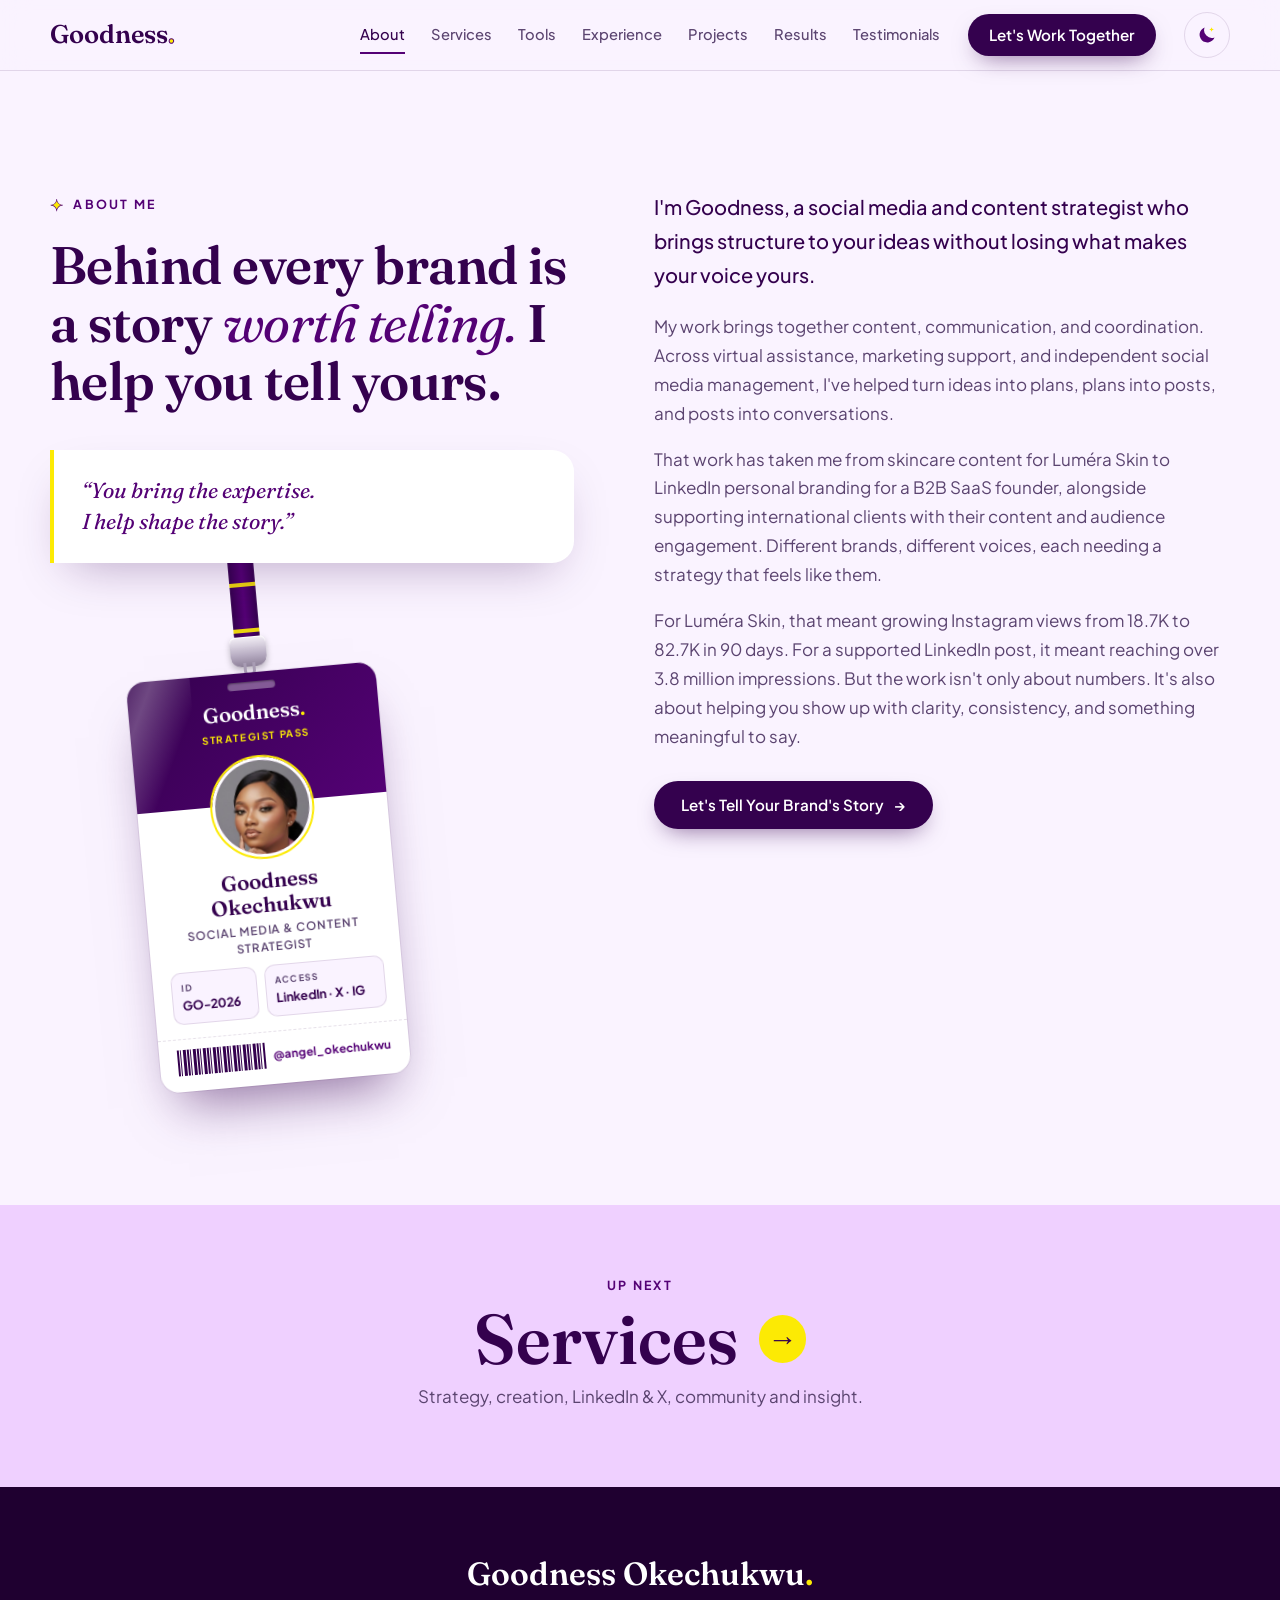
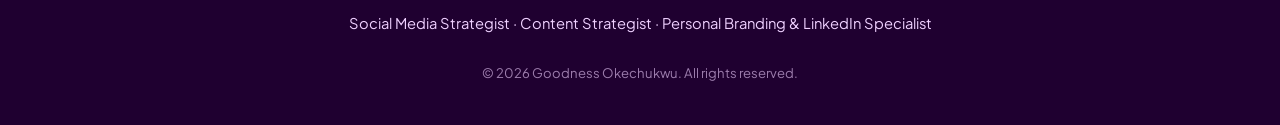
==== about.html @ 06f5100e "Split the site into separate pages Each menu item now opens its own page. The home page keeps the he" ====
<!doctype html>
<html lang="en">
<head>
  <meta charset="utf-8">
  <meta name="viewport" content="width=device-width, initial-scale=1">
  <title>About | Goodness Okechukwu</title>
  <meta name="description" content="Meet Goodness Okechukwu: a social media and content strategist who brings structure to ideas without losing the voice that makes them yours.">
  <meta name="theme-color" content="#34014e">

  <meta property="og:type" content="website">
  <meta property="og:title" content="About | Goodness Okechukwu">
  <meta property="og:description" content="Your story. A clear strategy. A stronger online presence.">
  <meta property="og:image" content="https://goodnessokechukwu.github.io/assets/og-image.jpg">
  <meta property="og:url" content="https://goodnessokechukwu.github.io/about.html">
  <link rel="canonical" href="https://goodnessokechukwu.github.io/about.html">
  <meta name="twitter:card" content="summary_large_image">
  <meta name="twitter:site" content="@angel_okechukwu">

  <link rel="icon" href="assets/favicon.svg" type="image/svg+xml">
  <link rel="preconnect" href="https://fonts.googleapis.com">
  <link rel="preconnect" href="https://fonts.gstatic.com" crossorigin>
  <link href="https://fonts.googleapis.com/css2?family=Fraunces:ital,opsz,wght@0,9..144,400;0,9..144,600;1,9..144,400;1,9..144,600&family=Plus+Jakarta+Sans:wght@400;500;600;700&display=swap" rel="stylesheet">
  <link rel="stylesheet" href="styles.css">
  <script>
    (function () {
      var d = document.documentElement, t;
      d.classList.add('js');
      try { t = localStorage.getItem('theme'); } catch (e) {}
      if (t !== 'light' && t !== 'dark') t = matchMedia('(prefers-color-scheme: dark)').matches ? 'dark' : 'light';
      d.setAttribute('data-theme', t);
    })();
  </script>
</head>
<body id="top" class="page-sub">
  <a class="skip-link" href="#main">Skip to content</a>

  <!-- ============ NAV ============ -->
  <header class="nav nav--solid" id="nav">
    <div class="container nav__inner">
      <a href="index.html" class="logo" aria-label="Goodness Okechukwu, home">Goodness<span>.</span></a>

      <nav class="nav__links" id="navLinks" aria-label="Main">
        <a href="about.html" class="is-active" aria-current="page">About</a>
        <a href="services.html">Services</a>
        <a href="tools.html">Tools</a>
        <a href="experience.html">Experience</a>
        <a href="projects.html">Projects</a>
        <a href="results.html">Results</a>
        <a href="testimonials.html">Testimonials</a>
        <a href="contact.html" class="btn btn--primary nav__cta-mobile">Let's Work Together</a>
      </nav>

      <a href="contact.html" class="btn btn--primary nav__cta">Let's Work Together</a>

      <button class="theme-toggle" id="themeToggle" type="button" aria-label="Switch to dark mode" aria-pressed="false">
        <svg class="theme-toggle__sun" viewBox="0 0 24 24" aria-hidden="true"><circle cx="12" cy="12" r="4.2"/><path d="M12 2.5v2.2M12 19.3v2.2M4.6 4.6l1.6 1.6M17.8 17.8l1.6 1.6M2.5 12h2.2M19.3 12h2.2M4.6 19.4l1.6-1.6M17.8 6.2l1.6-1.6"/></svg>
        <svg class="theme-toggle__moon" viewBox="0 0 24 24" aria-hidden="true"><path d="M20.2 14.6A8.4 8.4 0 0 1 9.4 3.8a8.4 8.4 0 1 0 10.8 10.8Z"/><path class="theme-toggle__twinkle" d="M17 3.5l.7 1.8 1.8.7-1.8.7-.7 1.8-.7-1.8-1.8-.7 1.8-.7Z"/></svg>
      </button>

      <button class="nav__toggle" id="navToggle" aria-label="Open menu" aria-expanded="false" aria-controls="navLinks">
        <span></span><span></span>
      </button>
    </div>
  </header>

  <main id="main">

    <!-- ============ ABOUT ============ -->
    <section class="section about" id="about">
      <div class="container about__grid">
        <div class="about__head">
          <p class="eyebrow reveal">About Me</p>
          <h1 class="h2 reveal">Behind every brand is a story <em>worth telling.</em> I help you tell yours.</h1>
          <blockquote class="about__pull reveal">
            “You bring the expertise.<br>I help shape the story.”
          </blockquote>
          <!-- Dangling ID card (drag it!) -->
          <div class="lanyard" id="lanyard">
            <div class="lanyard__drop">
            <div class="lanyard__swing" id="lanyardSwing">
              <span class="lanyard__strap" aria-hidden="true"></span>
              <span class="lanyard__clip" aria-hidden="true"></span>
              <div class="idcard" id="idcard" role="button" tabindex="0" aria-pressed="false" aria-label="ID card for Goodness Okechukwu, Social Media and Content Strategist. Press to flip and see services.">
                <div class="idcard__flipper">
                <div class="idcard__face idcard__face--front">
                <span class="idcard__slot" aria-hidden="true"></span>
                <div class="idcard__head">
                  <span class="idcard__brand">Goodness<span>.</span></span>
                  <span class="idcard__pass">Strategist pass</span>
                </div>
                <div class="idcard__body">
                  <div class="idcard__photo"><img src="assets/portrait.jpg" alt="" width="731" height="1280"></div>
                  <p class="idcard__name">Goodness Okechukwu</p>
                  <p class="idcard__role">Social Media &amp; Content Strategist</p>
                  <dl class="idcard__meta">
                    <div><dt>ID</dt><dd>GO-2026</dd></div>
                    <div><dt>Access</dt><dd>LinkedIn · X · IG</dd></div>
                  </dl>
                </div>
                <div class="idcard__foot">
                  <span class="idcard__barcode" aria-hidden="true"></span>
                  <span class="idcard__handle">@angel_okechukwu</span>
                </div>
                <span class="idcard__shine" aria-hidden="true"></span>
                </div>
                <div class="idcard__face idcard__face--back">
                  <span class="idcard__slot" aria-hidden="true"></span>
                  <div class="idcard__back-head">
                    <span class="idcard__brand">Goodness<span>.</span></span>
                    <span class="idcard__pass">Services</span>
                  </div>
                  <ol class="idcard__services">
                    <li><b>01</b><span><strong>Strategy</strong>Social media strategy · Content planning · Audience growth</span></li>
                    <li><b>02</b><span><strong>Creation</strong>Copywriting · Short-form video · AI-assisted content</span></li>
                    <li><b>03</b><span><strong>LinkedIn &amp; X</strong>Personal branding · Account management</span></li>
                    <li><b>04</b><span><strong>Community &amp; Insight</strong>Engagement · Analytics &amp; reporting</span></li>
                  </ol>
                  <a class="idcard__cta" href="contact.html">Let's work together →</a>
                </div>
                </div>
              </div>
            </div>
          </div>
          </div>
        </div>
        <div class="about__body">
          <p class="lead reveal">I'm Goodness, a social media and content strategist who brings structure to your ideas without losing what makes your voice yours.</p>
          <p class="reveal">My work brings together content, communication, and coordination. Across virtual assistance, marketing support, and independent social media management, I've helped turn ideas into plans, plans into posts, and posts into conversations.</p>
          <p class="reveal">That work has taken me from skincare content for Luméra Skin to LinkedIn personal branding for a B2B SaaS founder, alongside supporting international clients with their content and audience engagement. Different brands, different voices, each needing a strategy that feels like them.</p>
          <p class="reveal">For Luméra Skin, that meant growing Instagram views from 18.7K to 82.7K in 90 days. For a supported LinkedIn post, it meant reaching over 3.8 million impressions. But the work isn't only about numbers. It's also about helping you show up with clarity, consistency, and something meaningful to say.</p>
          <a href="contact.html" class="btn btn--primary reveal">Let's Tell Your Brand's Story <span aria-hidden="true">→</span></a>
        </div>
      </div>
    </section>

    <!-- ============ NEXT PAGE ============ -->
    <nav class="next-page" aria-label="Next page">
      <div class="container">
        <a class="next-page__link" href="services.html">
          <span class="next-page__eyebrow">Up next</span>
          <span class="next-page__title">Services <span class="next-page__arrow" aria-hidden="true">→</span></span>
          <span class="next-page__teaser">Strategy, creation, LinkedIn & X, community and insight.</span>
        </a>
      </div>
    </nav>
  </main>

  <!-- ============ FOOTER ============ -->
  <footer class="footer">
    <div class="container footer__inner">
      <a href="index.html" class="logo logo--light">Goodness Okechukwu<span>.</span></a>
      <p>Social Media Strategist · Content Strategist · Personal Branding &amp; LinkedIn Specialist</p>
      <p class="footer__copy">© <span id="year">2026</span> Goodness Okechukwu. All rights reserved.</p>
    </div>
  </footer>

  <a href="#top" class="to-top" id="toTop" aria-label="Back to top">↑</a>

  <script src="script.js" defer></script>
</body>
</html>
---- styles.css ----
/* =========================================================
   Goodness Okechukwu: Portfolio
   Brand palette: Deep Royal Purple #34014e (primary),
   Rich Purple #540175, Soft Lavender #efd0ff, Signature Yellow #fcea04
   ========================================================= */

:root {
  --royal: #34014e;
  --rich: #540175;
  --lavender: #efd0ff;
  --yellow: #fcea04;

  --royal-950: #1f0030;
  --lavender-50: #faf3ff;
  --lavender-100: #f5e6ff;
  --ink: #23003a;
  --ink-soft: #5b4470;
  --line: rgba(52, 1, 78, 0.12);
  --white: #ffffff;

  --font-display: "Fraunces", Georgia, serif;
  --font-body: "Plus Jakarta Sans", system-ui, -apple-system, sans-serif;

  --radius: 22px;
  --radius-sm: 12px;
  --shadow: 0 20px 50px -20px rgba(52, 1, 78, 0.35);
  --container: 1180px;
  --ease: cubic-bezier(.2, .7, .2, 1);
}

/* ---------- Base ---------- */
*, *::before, *::after { box-sizing: border-box; }
html { scroll-behavior: smooth; scroll-padding-top: 84px; overflow-x: clip; }
body {
  margin: 0;
  font-family: var(--font-body);
  font-size: 1.0625rem;
  line-height: 1.7;
  color: var(--ink);
  background: var(--lavender-50);
  -webkit-font-smoothing: antialiased;
  overflow-x: hidden;
}
img { max-width: 100%; display: block; }
a { color: inherit; text-decoration: none; }
h1, h2, h3 { font-family: var(--font-display); font-weight: 600; line-height: 1.1; margin: 0; letter-spacing: -0.01em; }
p { margin: 0 0 1em; }
em { font-style: italic; font-weight: 400; }
::selection { background: var(--yellow); color: var(--royal); }
:focus-visible { outline: 3px solid var(--yellow); outline-offset: 3px; border-radius: 6px; }

.container { width: min(100% - 32px, var(--container)); margin-inline: auto; }
.sr-only { position: absolute; width: 1px; height: 1px; overflow: hidden; clip: rect(0 0 0 0); white-space: nowrap; }
.skip-link { position: absolute; left: 16px; top: -60px; z-index: 100; background: var(--yellow); color: var(--royal); padding: 10px 16px; border-radius: 10px; font-weight: 600; }
.skip-link:focus { top: 12px; }

/* ---------- Type helpers ---------- */
.eyebrow {
  display: inline-flex; align-items: center; gap: 10px;
  font-size: .78rem; font-weight: 700; letter-spacing: .18em; text-transform: uppercase;
  color: var(--rich); margin-bottom: 18px;
}
.eyebrow::before { content: "✦"; color: var(--yellow); -webkit-text-stroke: .6px var(--rich); font-size: 1rem; letter-spacing: 0; }
.eyebrow--light { color: var(--lavender); }
.eyebrow--light::before { -webkit-text-stroke: 0; }
.h2 { font-size: clamp(2rem, 4.4vw, 3.3rem); color: var(--royal); }
.h2 em { color: var(--rich); }
.h2 + p { margin-top: 20px; }
.section--dark .h2, .section--dark .h2 em { color: var(--white); }
.section--dark .h2 em { color: var(--yellow); }
.lead { font-size: 1.25rem; color: var(--royal); font-weight: 500; }
.muted { color: var(--ink-soft); }

/* ---------- Buttons ---------- */
.btn {
  display: inline-flex; align-items: center; justify-content: center; gap: 10px;
  padding: 15px 26px; border-radius: 999px;
  font: 600 .95rem/1 var(--font-body);
  border: 1.5px solid transparent; cursor: pointer;
  transition: transform .25s var(--ease), background .25s, color .25s, box-shadow .25s;
}
.btn:hover { transform: translateY(-2px); }
.btn span { transition: transform .25s var(--ease); }
.btn:hover span { transform: translateX(4px); }
.btn--primary { background: var(--royal); color: var(--white); box-shadow: 0 10px 24px -10px rgba(52,1,78,.6); }
.btn--primary:hover { background: var(--rich); }
.btn--ghost { border-color: var(--royal); color: var(--royal); }
.btn--ghost:hover { background: var(--royal); color: var(--white); }
.btn--yellow { background: var(--yellow); color: var(--royal); }
.btn--yellow:hover { background: #fff27a; box-shadow: 0 10px 30px -10px rgba(252,234,4,.6); }
.btn--block { width: 100%; padding-block: 18px; font-size: 1rem; }

/* ---------- Nav ---------- */
.nav {
  position: fixed; inset: 0 0 auto; z-index: 50;
  padding-block: 18px;
  transition: background .3s, padding .3s, box-shadow .3s;
}
.nav.is-scrolled {
  background: rgba(250, 243, 255, .86);
  backdrop-filter: blur(14px); -webkit-backdrop-filter: blur(14px);
  padding-block: 12px;
  box-shadow: 0 1px 0 var(--line);
}
.nav__inner { display: flex; align-items: center; gap: 28px; }
.logo { font-family: var(--font-display); font-size: 1.6rem; font-weight: 600; color: var(--royal); }
.logo span { color: var(--yellow); -webkit-text-stroke: 1px var(--rich); }
.logo--light { color: var(--white); }
.logo--light span { -webkit-text-stroke: 0; }
.nav__links { display: flex; gap: 26px; margin-left: auto; }
.nav__links a:not(.btn) { font-size: .92rem; font-weight: 500; color: var(--ink-soft); position: relative; padding-block: 4px; }
.nav__links a:not(.btn)::after {
  content: ""; position: absolute; left: 0; right: 0; bottom: -2px; height: 2px;
  background: var(--rich); transform: scaleX(0); transform-origin: left; transition: transform .3s var(--ease);
}
.nav__links a:not(.btn):hover, .nav__links a.is-active { color: var(--royal); }
.nav__links a:not(.btn):hover::after, .nav__links a.is-active::after { transform: scaleX(1); }
.nav__cta { padding: 12px 20px; }
.nav__cta-mobile { display: none; }
.nav__toggle { display: none; }

/* ---------- Hero ---------- */
.hero { position: relative; padding: 150px 0 90px; overflow: hidden; }
.hero__glow {
  position: absolute; inset: -20% -10% auto auto; width: 70vw; height: 70vw; max-width: 900px; max-height: 900px;
  background: radial-gradient(circle, var(--lavender) 0%, rgba(239,208,255,0) 65%);
  pointer-events: none;
}
.hero__grid { position: relative; display: grid; grid-template-columns: 1.1fr .9fr; gap: 60px; align-items: center; }
.hero__title { font-size: clamp(3.2rem, 8vw, 6.4rem); color: var(--royal); line-height: .98; margin-bottom: 26px; }
.hero__title em { color: var(--rich); }
.hero__sub { font-family: var(--font-display); font-size: clamp(1.3rem, 2.2vw, 1.65rem); color: var(--royal); line-height: 1.35; }
.hero__body { color: var(--ink-soft); max-width: 520px; }
.hero__body strong { color: var(--royal); }
.hero__actions { display: flex; flex-wrap: wrap; gap: 14px; margin-top: 30px; }

.hero__visual { position: relative; justify-self: center; width: min(100%, 420px); }
.portrait {
  position: relative; aspect-ratio: 4 / 5.2;
  border-radius: 999px 999px 28px 28px; overflow: hidden;
  background: var(--lavender);
  box-shadow: var(--shadow);
  outline: 1.5px solid var(--rich); outline-offset: 12px;
}
.portrait img { width: 100%; height: 100%; object-fit: cover; object-position: 50% 18%; transition: transform 1.2s var(--ease); }
.hero__visual:hover .portrait img { transform: scale(1.04); }
.portrait__caption { text-align: center; margin-top: 28px; font-family: var(--font-display); color: var(--rich); }

.sparkle { position: absolute; color: var(--yellow); -webkit-text-stroke: 1px var(--rich); animation: twinkle 3.5s ease-in-out infinite; }
.sparkle--1 { font-size: 2.6rem; top: -6px; right: 4px; }
.sparkle--2 { font-size: 1.6rem; bottom: 90px; left: -22px; animation-delay: 1.2s; }
@keyframes twinkle { 0%,100% { transform: scale(1) rotate(0); } 50% { transform: scale(1.25) rotate(20deg); } }

.stat-chip {
  position: absolute; display: flex; flex-direction: column;
  background: var(--white); border-radius: 18px; padding: 14px 18px;
  box-shadow: var(--shadow); border: 1px solid var(--line);
  animation: float 6s ease-in-out infinite;
}
.stat-chip__value { font-family: var(--font-display); font-size: 1.5rem; font-weight: 600; color: var(--royal); line-height: 1.1; }
.stat-chip__label { font-size: .75rem; color: var(--ink-soft); font-weight: 500; }
.stat-chip--a { top: 22%; left: -60px; }
.stat-chip--b { bottom: 22%; right: -50px; background: var(--royal); border-color: transparent; animation-delay: -3s; }
.stat-chip--b .stat-chip__value { color: var(--yellow); }
.stat-chip--b .stat-chip__label { color: var(--lavender); }
@keyframes float { 0%,100% { transform: translateY(0); } 50% { transform: translateY(-10px); } }

/* ---------- Marquee ---------- */
.marquee { background: var(--royal); color: var(--lavender); padding: 20px 0; overflow: hidden; transform: rotate(-1.2deg); margin: 10px -10px; }
.marquee__track { display: flex; width: max-content; animation: marquee 45s linear infinite; }
.marquee:hover .marquee__track { animation-play-state: paused; }
.marquee__list { display: flex; list-style: none; margin: 0; padding: 0; }
.marquee__list li { font-family: var(--font-display); font-size: 1.35rem; font-style: italic; white-space: nowrap; display: flex; align-items: center; }
.marquee__list li::after { content: "✦"; color: var(--yellow); font-style: normal; margin: 0 28px; }
@keyframes marquee { to { transform: translateX(-50%); } }

/* ---------- Sections ---------- */
.section { padding: 120px 0; position: relative; }
.section--dark { background: var(--royal); color: var(--lavender-100); }
.section--lavender { background: var(--lavender); }
.section__head { max-width: 680px; margin-bottom: 60px; }
.section__head--center { text-align: center; margin-inline: auto; }

/* About */
.about__grid { display: grid; grid-template-columns: 1fr 1.1fr; gap: 80px; align-items: start; }
.about__head { position: sticky; top: 120px; }
.about__pull {
  margin: 40px 0 0; padding: 26px 28px; border-left: 4px solid var(--yellow);
  background: var(--white); border-radius: 0 var(--radius) var(--radius) 0;
  font-family: var(--font-display); font-style: italic; font-size: 1.35rem; color: var(--rich); line-height: 1.4;
  box-shadow: var(--shadow);
}
.about__body p { color: var(--ink-soft); }
.about__body .lead { color: var(--royal); }
.about__body .btn { margin-top: 14px; }

/* Services */
.services { background:
  radial-gradient(600px 400px at 90% 0%, rgba(84,1,117,.9), transparent 70%),
  var(--royal); }
.services__grid { display: grid; grid-template-columns: repeat(4, 1fr); gap: 20px; }
.service {
  background: rgba(255,255,255,.05); border: 1px solid rgba(239,208,255,.18);
  border-radius: var(--radius); padding: 32px 26px;
  transition: transform .35s var(--ease), background .35s, border-color .35s;
}
.service:hover { transform: translateY(-6px); background: rgba(239,208,255,.1); border-color: var(--yellow); }
.service__num { font-family: var(--font-display); font-size: 2.6rem; color: var(--yellow); line-height: 1; display: block; margin-bottom: 26px; }
.service h3 { font-size: 1.5rem; color: var(--white); margin-bottom: 18px; }
.service ul { list-style: none; padding: 0; margin: 0; display: grid; gap: 10px; }
.service li { font-size: .95rem; color: var(--lavender); padding-left: 22px; position: relative; line-height: 1.5; }
.service li::before { content: "✦"; position: absolute; left: 0; color: var(--yellow); font-size: .8rem; top: 2px; }

/* Tools: see "Tools stage" below */

/* Experience */
.experience { background: var(--white); }
.experience__grid { display: grid; grid-template-columns: .85fr 1.15fr; gap: 80px; }
.experience__head { position: sticky; top: 120px; align-self: start; }
.timeline { list-style: none; margin: 0; padding: 0; }
.timeline__item {
  display: grid; grid-template-columns: 64px 1fr; gap: 20px;
  padding: 28px 0; border-bottom: 1px solid var(--line);
  transition: padding .3s var(--ease);
}
.timeline__item:first-child { border-top: 1px solid var(--line); }
.timeline__item:hover { padding-left: 12px; }
.timeline__num { font-family: var(--font-display); font-style: italic; font-size: 1.6rem; color: var(--rich); }
.timeline__item h3 { font-size: 1.4rem; color: var(--royal); margin-bottom: 6px; }
.timeline__item p { margin: 0; color: var(--ink-soft); }

/* Projects: see "Projects stage" below */

/* Results */
.results__grid { display: grid; grid-template-columns: repeat(3, 1fr); gap: 0; border-top: 1px solid rgba(239,208,255,.2); border-bottom: 1px solid rgba(239,208,255,.2); }
.result { padding: 48px 30px; text-align: center; }
.result + .result { border-left: 1px solid rgba(239,208,255,.2); }
.result__value { font-family: var(--font-display); font-size: clamp(3rem, 6vw, 4.6rem); color: var(--yellow); line-height: 1; margin-bottom: 16px; font-weight: 600; }
.result p:last-child { color: var(--lavender); max-width: 260px; margin: 0 auto; }
.results__points { list-style: none; padding: 0; margin: 50px auto 0; display: flex; flex-wrap: wrap; justify-content: center; gap: 14px 40px; color: var(--lavender-100); }
.results__points li::before { content: "✦ "; color: var(--yellow); }

/* Testimonials */
.testimonials__grid { display: grid; grid-template-columns: repeat(3, 1fr); gap: 22px; align-items: start; }
.quote {
  margin: 0; background: var(--white); border-radius: var(--radius); padding: 38px 32px 30px;
  border: 1px solid var(--line); position: relative;
  transition: transform .35s var(--ease), box-shadow .35s;
}
.quote:hover { transform: translateY(-6px); box-shadow: var(--shadow); }
.quote::before { content: "“"; position: absolute; top: -8px; left: 26px; font-family: var(--font-display); font-size: 6rem; line-height: 1; color: var(--yellow); -webkit-text-stroke: 1px var(--rich); }
.quote blockquote { margin: 24px 0 28px; color: var(--ink); font-size: 1rem; }
.quote figcaption { display: flex; align-items: center; gap: 14px; }
.quote figcaption strong { display: block; color: var(--royal); }
.quote figcaption em { font-size: .85rem; color: var(--ink-soft); }
.avatar { flex: none; width: 46px; height: 46px; border-radius: 50%; display: grid; place-items: center; background: var(--lavender); color: var(--rich); font-weight: 700; font-size: .85rem; }
.quote--accent { background: var(--lavender); border-color: transparent; transform: translateY(30px); }
.quote--accent:hover { transform: translateY(24px); }
.quote--accent .avatar { background: var(--royal); color: var(--yellow); }

/* Contact */
.contact { background:
  radial-gradient(700px 500px at 0% 100%, rgba(84,1,117,.95), transparent 70%),
  var(--royal); }
.contact__grid { display: grid; grid-template-columns: .9fr 1.1fr; gap: 70px; align-items: start; }
.contact__info { position: sticky; top: 120px; }
.contact__info > p { color: var(--lavender); font-size: 1.1rem; }
.socials { list-style: none; padding: 0; margin: 36px 0 0; display: grid; gap: 12px; }
.socials a {
  display: flex; align-items: center; gap: 16px; padding: 16px 20px; border-radius: var(--radius-sm);
  border: 1px solid rgba(239,208,255,.2); transition: all .25s var(--ease); word-break: break-word;
}
.socials a:hover { background: rgba(239,208,255,.08); border-color: var(--yellow); transform: translateX(6px); }
.socials svg { width: 24px; height: 24px; color: var(--yellow); flex: none; }
.socials span { color: var(--white); font-weight: 500; line-height: 1.35; }
.socials small { display: block; font-size: .72rem; letter-spacing: .12em; text-transform: uppercase; color: var(--lavender); font-weight: 600; }

.form { background: var(--white); color: var(--ink); border-radius: 28px; padding: 44px; box-shadow: 0 40px 80px -30px rgba(0,0,0,.5); }
.form__title { font-size: 1.9rem; color: var(--royal); margin-bottom: 10px; }
.form__title em { color: var(--rich); }
.form__intro { color: var(--ink-soft); font-size: .95rem; margin-bottom: 28px; }
.form__row { display: grid; grid-template-columns: 1fr 1fr; gap: 16px; }
.field { display: flex; flex-direction: column; gap: 8px; margin: 0 0 20px; border: 0; padding: 0; min-width: 0; }
.field > span, .field legend { font-size: .85rem; font-weight: 600; color: var(--royal); padding: 0; }
.field i { font-weight: 400; color: var(--ink-soft); font-style: normal; }
.field input, .field textarea, .field select {
  font: inherit; font-size: .95rem; color: var(--ink);
  background: var(--lavender-50); border: 1.5px solid var(--line); border-radius: var(--radius-sm);
  padding: 13px 16px; width: 100%; transition: border-color .2s, background .2s, box-shadow .2s;
}
.field textarea { resize: vertical; min-height: 100px; }
.field input:focus, .field textarea:focus, .field select:focus { outline: none; border-color: var(--rich); background: var(--white); box-shadow: 0 0 0 4px rgba(239,208,255,.8); }
.field .is-invalid, .field.is-invalid .chips { border-color: #c0265e; }
.field.is-invalid legend { color: #c0265e; }
.chips { display: flex; flex-wrap: wrap; gap: 8px; margin-top: 8px; border-radius: var(--radius-sm); }
.chips label { cursor: pointer; position: relative; }
.chips input { position: absolute; inset: 0; width: 100%; height: 100%; margin: 0; opacity: 0; pointer-events: none; }
.chips span {
  display: inline-block; padding: 9px 16px; border-radius: 999px; font-size: .85rem; font-weight: 500;
  border: 1.5px solid var(--line); color: var(--ink-soft); transition: all .2s;
}
.chips label:hover span { border-color: var(--rich); color: var(--royal); }
.chips input:checked + span { background: var(--royal); border-color: var(--royal); color: var(--yellow); }
.chips input:focus-visible + span { outline: 3px solid var(--yellow); outline-offset: 2px; }
.budget { display: grid; grid-template-columns: 130px 1fr; gap: 10px; }
.hp { position: absolute; left: -9999px; }
.form__status { margin: 16px 0 0; text-align: center; font-weight: 600; min-height: 1.5em; }
.form__status.is-success { color: #1b7a4a; }
.form__status.is-error { color: #c0265e; }

/* Footer */
.footer { background: var(--royal-950); color: var(--lavender); padding: 60px 0 40px; text-align: center; }
.footer__inner { display: flex; flex-direction: column; align-items: center; gap: 10px; }
.footer .logo { font-size: 2rem; }
.footer p { margin: 0; font-size: .92rem; }
.footer__copy { opacity: .6; font-size: .82rem !important; margin-top: 16px !important; }

/* Back to top */
.to-top {
  position: fixed; right: 20px; bottom: 20px; z-index: 40; width: 48px; height: 48px; border-radius: 50%;
  display: grid; place-items: center; background: var(--yellow); color: var(--royal); font-weight: 700; font-size: 1.2rem;
  box-shadow: var(--shadow); opacity: 0; transform: translateY(20px); pointer-events: none; transition: all .3s var(--ease);
}
.to-top.is-visible { opacity: 1; transform: none; pointer-events: auto; }

/* Reveal on scroll */
.js .reveal { opacity: 0; transform: translateY(28px); transition: opacity .8s var(--ease), transform .8s var(--ease); }
.js .reveal.is-in { opacity: 1; transform: none; }
.js .quote--accent.reveal.is-in { transform: translateY(30px); }

/* ---------- Responsive ---------- */
@media (max-width: 1080px) {
  .nav__links { gap: 18px; }
  .services__grid { grid-template-columns: repeat(2, 1fr); }
  .stat-chip--a { left: -20px; }
  .stat-chip--b { right: -16px; }
}

@media (max-width: 920px) {
  .nav__cta { display: none; }
  .nav__toggle {
    display: grid; gap: 6px; margin-left: auto; width: 46px; height: 46px; place-content: center;
    border-radius: 50%; border: 1.5px solid var(--royal); background: transparent; cursor: pointer;
  }
  .nav__toggle span { width: 20px; height: 2px; background: var(--royal); transition: transform .3s var(--ease); }
  .nav__toggle[aria-expanded="true"] span:first-child { transform: translateY(4px) rotate(45deg); }
  .nav__toggle[aria-expanded="true"] span:last-child { transform: translateY(-4px) rotate(-45deg); }
  .nav__links {
    position: fixed; inset: 0; z-index: 1; flex-direction: column; justify-content: center; align-items: center; gap: 22px;
    background: var(--lavender-50); margin: 0;
    opacity: 0; visibility: hidden; transition: opacity .3s, visibility .3s;
  }
  .nav__links.is-open { opacity: 1; visibility: visible; }
  .nav__links a:not(.btn) { font-family: var(--font-display); font-size: 1.8rem; color: var(--royal); }
  .nav__cta-mobile { display: inline-flex; margin-top: 12px; }
  body.menu-open { overflow: hidden; }
  /* backdrop-filter would trap the fixed menu inside the bar, so drop it while open */
  body.menu-open .nav { backdrop-filter: none; -webkit-backdrop-filter: none; background: transparent; box-shadow: none; }
  .logo, .nav__toggle { position: relative; z-index: 2; }

  .hero { padding-top: 120px; }
  .hero__grid, .about__grid, .experience__grid, .contact__grid { grid-template-columns: 1fr; gap: 50px; }
  .hero__visual { width: min(100%, 360px); margin-top: 10px; }
  .about__head, .experience__head, .contact__info { position: static; }
  .testimonials__grid { grid-template-columns: 1fr; max-width: 640px; margin-inline: auto; }
  .quote--accent, .js .quote--accent.reveal.is-in { transform: none; }
  .quote--accent:hover { transform: translateY(-6px); }
  .section { padding: 90px 0; }
}

@media (max-width: 640px) {
  body { font-size: 1rem; }
  .hero__actions .btn { width: 100%; }
  .stat-chip { padding: 10px 14px; }
  .stat-chip__value { font-size: 1.2rem; }
  .stat-chip--a { left: -8px; top: 14%; }
  .stat-chip--b { right: -8px; bottom: 18%; }
  .sparkle--2 { left: -6px; }
  .services__grid { grid-template-columns: 1fr; }
  .results__grid { grid-template-columns: 1fr; }
  .result + .result { border-left: 0; border-top: 1px solid rgba(239,208,255,.2); }
  .form { padding: 28px 20px; border-radius: 22px; }
  .form__row { grid-template-columns: 1fr; gap: 0; }
  .budget { grid-template-columns: 1fr; }
  .marquee__list li { font-size: 1.1rem; }
  .section { padding: 72px 0; }
  .section__head { margin-bottom: 40px; }
}

@media (prefers-reduced-motion: reduce) {
  *, *::before, *::after { animation: none !important; transition: none !important; }
  html { scroll-behavior: auto; }
  .js .reveal { opacity: 1; transform: none; }
}

/* =========================================================
   Tools stage: floating logo tiles
   ========================================================= */
.tools {
  overflow: hidden;
  background: linear-gradient(180deg, var(--lavender-50) 0%, var(--lavender-100) 55%, var(--lavender-50) 100%);
}
.tools__stage { position: relative; padding: 30px 0 50px; }
.blob {
  position: absolute; border-radius: 50%; filter: blur(70px); pointer-events: none;
  animation: drift 18s ease-in-out infinite alternate;
}
.blob--a { width: 340px; height: 340px; background: var(--rich); opacity: .22; top: -40px; left: -60px; }
.blob--b { width: 280px; height: 280px; background: var(--yellow); opacity: .35; top: 30%; right: -40px; animation-duration: 22s; animation-delay: -6s; }
.blob--c { width: 420px; height: 300px; background: var(--lavender); opacity: .9; bottom: -60px; left: 30%; animation-duration: 26s; animation-delay: -12s; }
@keyframes drift {
  0%   { transform: translate(0, 0) scale(1); }
  50%  { transform: translate(60px, -30px) scale(1.12); }
  100% { transform: translate(-40px, 40px) scale(.94); }
}
.tools__orbit { position: absolute; inset: 0; width: 100%; height: 100%; pointer-events: none; }
.tools__orbit ellipse { fill: none; stroke: var(--rich); stroke-opacity: .16; stroke-width: 1.2; stroke-dasharray: 4 10; animation: orbit 40s linear infinite; vector-effect: non-scaling-stroke; }
.tools__orbit ellipse + ellipse { stroke-opacity: .1; animation-direction: reverse; animation-duration: 55s; }
@keyframes orbit { to { stroke-dashoffset: -1000; } }

.tools__grid {
  position: relative; list-style: none; margin: 0 auto; padding: 0;
  display: flex; flex-wrap: wrap; justify-content: center; gap: 26px 24px; max-width: 1040px;
}
.tool { width: 172px; animation: bob var(--d, 6s) ease-in-out var(--o, 0s) infinite; }
.tool:nth-child(even) { margin-top: 46px; }
@keyframes bob {
  0%, 100% { transform: translateY(0) rotate(-1.4deg); }
  50%      { transform: translateY(-16px) rotate(1.4deg); }
}
.tool__card {
  position: relative; display: flex; flex-direction: column; align-items: center; text-align: center;
  padding: 26px 16px 20px; border-radius: 26px;
  background: rgba(255, 255, 255, .72);
  backdrop-filter: blur(12px); -webkit-backdrop-filter: blur(12px);
  border: 1px solid rgba(255, 255, 255, .95);
  box-shadow: 0 18px 40px -26px var(--c), 0 2px 0 rgba(255,255,255,.8) inset;
  transform: perspective(700px) rotateX(var(--rx, 0deg)) rotateY(var(--ry, 0deg));
  transform-style: preserve-3d;
  transition: transform .25s var(--ease), box-shadow .4s, border-color .4s, background .4s;
}
.tool__card::after {
  content: "✦"; position: absolute; top: 10px; right: 14px; font-size: 1rem; color: var(--yellow);
  -webkit-text-stroke: .6px var(--rich); opacity: 0; transform: scale(.2) rotate(-90deg);
  transition: opacity .35s, transform .5s var(--ease);
}
.tool__icon {
  width: 70px; height: 70px; border-radius: 22px; display: grid; place-items: center; margin-bottom: 16px;
  background: linear-gradient(135deg, var(--c), var(--c2));
  box-shadow: 0 14px 26px -12px var(--c);
  transform: translateZ(34px);
  transition: transform .5s var(--ease), box-shadow .4s;
}
.tool__icon svg { width: 34px; height: 34px; fill: #fff; }
.tool--google .tool__icon { background: #fff; border: 1px solid #ececec; }
.tool__name { font-weight: 700; color: var(--royal); line-height: 1.25; font-size: .98rem; transform: translateZ(20px); }
.tool__role { margin-top: 4px; font-size: .7rem; font-weight: 600; letter-spacing: .12em; text-transform: uppercase; color: var(--ink-soft); transform: translateZ(12px); }

.tool__card:hover {
  background: #fff;
  border-color: color-mix(in srgb, var(--c) 45%, #fff);
  box-shadow: 0 34px 60px -24px var(--c), 0 0 0 6px color-mix(in srgb, var(--c) 10%, transparent);
}
.tool__card:hover .tool__icon { transform: translateZ(48px) scale(1.08) rotate(-6deg); box-shadow: 0 22px 34px -12px var(--c); }
.tool__card:hover::after { opacity: 1; transform: scale(1) rotate(0); }

/* =========================================================
   Projects stage: dark, dramatic cards
   ========================================================= */
.projects {
  overflow: hidden; color: var(--lavender);
  background:
    radial-gradient(900px 500px at 15% 0%, rgba(84,1,117,.75), transparent 65%),
    linear-gradient(180deg, #1c002b 0%, #150020 100%);
}
.projects__orb { position: absolute; border-radius: 50%; filter: blur(90px); pointer-events: none; animation: drift 24s ease-in-out infinite alternate; }
.projects__orb--a { width: 460px; height: 460px; background: var(--rich); opacity: .55; bottom: -120px; right: -100px; }
.projects__orb--b { width: 260px; height: 260px; background: var(--yellow); opacity: .12; top: 18%; right: 28%; animation-duration: 30s; animation-delay: -10s; }
.projects .container { position: relative; }

.projects__head { display: flex; justify-content: space-between; align-items: flex-end; gap: 30px; margin-bottom: 64px; }
.projects__title { font-size: clamp(2.8rem, 7.4vw, 6rem); color: #fff; line-height: .95; letter-spacing: -0.02em; }
.projects__title em { color: var(--yellow); position: relative; }
.projects__title em::after {
  content: ""; position: absolute; left: 0; right: 0; bottom: .04em; height: .08em; background: var(--yellow);
  transform: scaleX(0); transform-origin: left; transition: transform 1.2s .5s var(--ease);
}
.projects__title.is-in em::after { transform: scaleX(1); }
.projects__intro { max-width: 300px; color: var(--lavender); margin: 0 0 8px; }

.projects__grid { display: grid; grid-template-columns: repeat(12, 1fr); gap: 22px; }
.pcard { grid-column: 8 / 13; }
.pcard--feature { grid-column: 1 / 8; grid-row: 1 / 3; }
.pcard--wide { grid-column: 1 / 13; }

.pcard {
  --mx: 50%; --my: 50%;
  position: relative; border-radius: 28px; padding: 1.5px;
  background: linear-gradient(160deg, rgba(239,208,255,.28), rgba(239,208,255,.05) 45%, rgba(239,208,255,.14));
  transform: perspective(1200px) rotateX(var(--rx, 0deg)) rotateY(var(--ry, 0deg));
  transition: transform .3s var(--ease), box-shadow .5s;
}
/* glowing border that follows the cursor */
.pcard::before {
  content: ""; position: absolute; inset: 0; border-radius: inherit; pointer-events: none;
  background: radial-gradient(380px circle at var(--mx) var(--my), var(--accent), transparent 45%);
  opacity: 0; transition: opacity .4s;
}
.pcard:hover::before { opacity: 1; }
.pcard:hover { box-shadow: 0 40px 80px -40px color-mix(in srgb, var(--accent) 55%, transparent); }

.pcard__inner {
  position: relative; z-index: 1; height: 100%; border-radius: 27px; padding: 32px; overflow: hidden;
  display: flex; flex-direction: column; gap: 14px;
  background: linear-gradient(160deg, #2a0140 0%, #1d002d 100%);
}
/* soft spotlight inside the card */
.pcard__inner::before {
  content: ""; position: absolute; inset: 0; pointer-events: none;
  background: radial-gradient(520px circle at var(--mx) var(--my), color-mix(in srgb, var(--accent) 14%, transparent), transparent 55%);
  opacity: 0; transition: opacity .4s;
}
.pcard:hover .pcard__inner::before { opacity: 1; }
.pcard__inner > * { position: relative; }

.pcard__top { display: flex; align-items: center; gap: 12px; }
.pbadge {
  width: 44px; height: 44px; flex: none; border-radius: 14px; display: grid; place-items: center;
  box-shadow: 0 10px 22px -10px rgba(0,0,0,.6);
  transition: transform .5s var(--ease);
}
.pbadge svg { width: 22px; height: 22px; fill: #fff; }
.pbadge--ig { background: radial-gradient(circle at 30% 107%, #fdf497 0%, #fd5949 45%, #d6249f 60%, #285AEB 90%); }
.pbadge--x { background: #000; border: 1px solid rgba(255,255,255,.25); }
.pbadge--in { background: #0A66C2; }
.pbadge--brand { background: var(--yellow); color: var(--royal); font-size: 1.3rem; }
.pcard:hover .pbadge { transform: rotate(-10deg) scale(1.08); }
.pcard__platform { font-size: .72rem; font-weight: 700; letter-spacing: .14em; text-transform: uppercase; color: var(--lavender); opacity: .85; }
.pcard__num {
  margin-left: auto; font-family: var(--font-display); font-size: 3.6rem; line-height: .8; font-weight: 600;
  color: transparent; -webkit-text-stroke: 1px rgba(239,208,255,.35);
  transition: color .5s, -webkit-text-stroke-color .5s, transform .6s var(--ease);
}
.pcard:hover .pcard__num { color: var(--accent); -webkit-text-stroke-color: transparent; transform: translateY(-4px) rotate(-4deg); }

.pcard__title { font-size: clamp(1.6rem, 2.4vw, 2rem); color: #fff; margin-top: 18px; }
.pcard--feature .pcard__title { font-size: clamp(2.4rem, 4.2vw, 3.4rem); }
.pcard__desc { margin: 0; color: var(--lavender); opacity: .9; }
.pcard__chips { list-style: none; padding: 10px 0 0; margin: auto 0 0; display: flex; flex-wrap: wrap; gap: 8px; }
.pcard__chips li { font-size: .78rem; font-weight: 600; padding: 6px 12px; border-radius: 999px; border: 1px solid rgba(239,208,255,.25); color: var(--lavender-100); }

/* growth chart in the featured card */
.growth {
  position: relative; display: grid; grid-template-columns: 1fr 96px 1fr; align-items: end;
  height: 270px; margin: 10px 0 30px; padding: 0 6px;
  border-bottom: 1px solid rgba(239,208,255,.2);
}
.growth__col { position: relative; display: flex; flex-direction: column; align-items: center; justify-content: flex-end; gap: 10px; height: 100%; }
.growth__val { font-family: var(--font-display); font-size: 1.4rem; color: var(--lavender); line-height: 1; }
.growth__val--big { font-size: clamp(2.2rem, 3.6vw, 3rem); color: var(--yellow); font-weight: 600; }
.growth__bar {
  width: 100%; max-width: 130px; height: calc(var(--h) * 1.7px); border-radius: 16px 16px 4px 4px;
  transform-origin: bottom; transform: scaleY(0);
  transition: transform 1.5s .35s cubic-bezier(.2, .9, .2, 1.05);
}
.growth__bar--before { background: rgba(239,208,255,.22); border: 1px solid rgba(239,208,255,.3); }
.growth__bar--after {
  background: linear-gradient(to top, var(--rich), #a63fd6 45%, var(--yellow));
  box-shadow: 0 0 40px -6px rgba(252,234,4,.55);
  transition-delay: .7s; position: relative; overflow: hidden;
}
.growth__bar--after::after {
  content: ""; position: absolute; inset: 0;
  background: linear-gradient(100deg, transparent 30%, rgba(255,255,255,.45) 50%, transparent 70%);
  transform: translateX(-120%); animation: shine 3.6s 2.4s ease-in-out infinite;
}
@keyframes shine { 0% { transform: translateX(-120%); } 40%, 100% { transform: translateX(120%); } }
.growth__label { position: absolute; bottom: -26px; font-size: .68rem; letter-spacing: .14em; text-transform: uppercase; color: var(--lavender); opacity: .7; }
.growth__arrow { align-self: center; width: 100%; height: auto; overflow: visible; }
.growth__arrow path { fill: none; stroke: var(--yellow); stroke-width: 2.5; stroke-linecap: round; stroke-linejoin: round; stroke-dasharray: 160; stroke-dashoffset: 160; transition: stroke-dashoffset 1.2s 1.3s var(--ease); }
.growth__arrow path + path { transition-delay: 2.2s; transition-duration: .4s; }
.growth__badge {
  position: absolute; top: 4px; left: 6px; padding: 8px 14px; border-radius: 999px;
  background: var(--yellow); color: var(--royal); font-size: .82rem; font-weight: 600;
  transform: rotate(-6deg) scale(0); transition: transform .6s 2.2s cubic-bezier(.3, 1.6, .5, 1);
}
.growth__badge b { font-family: var(--font-display); font-size: 1.1rem; }

.pcard.is-in .growth__bar { transform: scaleY(1); }
.pcard.is-in .growth__arrow path { stroke-dashoffset: 0; }
.pcard.is-in .growth__badge { transform: rotate(-6deg) scale(1); animation: badge-pulse 2.8s 3s ease-in-out infinite; }
@keyframes badge-pulse { 0%, 100% { box-shadow: 0 0 0 0 rgba(252,234,4,.5); } 60% { box-shadow: 0 0 0 14px rgba(252,234,4,0); } }

/* wide card */
.pcard__split { display: grid; grid-template-columns: 1fr 1fr; gap: 30px; align-items: end; }
.pcard__split .pcard__title { margin-top: 10px; }
.pcard__ticker {
  margin: 18px -32px -32px; padding: 18px 0; overflow: hidden; border-top: 1px solid rgba(239,208,255,.14);
  -webkit-mask-image: linear-gradient(90deg, transparent, #000 12%, #000 88%, transparent);
          mask-image: linear-gradient(90deg, transparent, #000 12%, #000 88%, transparent);
}
.pcard__ticker span {
  display: inline-block; white-space: nowrap; font-family: var(--font-display); font-style: italic; font-size: 1.35rem;
  color: rgba(239,208,255,.45); animation: marquee 28s linear infinite; transition: color .4s;
}
.pcard--wide:hover .pcard__ticker span { color: var(--lavender); }

/* dramatic entrance */
.js .pcard {
  opacity: 0; translate: 0 70px; scale: .94;
  clip-path: inset(12% 0 0 0 round 28px);
  transition: opacity .9s var(--ease) var(--delay, 0s), translate 1.1s var(--ease) var(--delay, 0s),
              scale 1.1s var(--ease) var(--delay, 0s), clip-path 1.1s var(--ease) var(--delay, 0s),
              transform .3s var(--ease), box-shadow .5s;
}
.js .pcard.is-in { opacity: 1; translate: 0 0; scale: 1; clip-path: inset(0 0 0 0 round 28px); }

/* ---------- Responsive for new sections ---------- */
@media (max-width: 920px) {
  .projects__head { flex-direction: column; align-items: flex-start; }
  .pcard, .pcard--feature, .pcard--wide { grid-column: 1 / -1; grid-row: auto; }
  .pcard__split { grid-template-columns: 1fr; gap: 10px; }
}
@media (max-width: 640px) {
  .tools__grid { gap: 16px 14px; }
  .tool { width: calc(50% - 7px); }
  .tool:nth-child(even) { margin-top: 28px; }
  .tool__card { padding: 22px 12px 18px; }
  .tool__icon { width: 60px; height: 60px; border-radius: 18px; }
  .tool__icon svg { width: 30px; height: 30px; }
  .pcard__inner { padding: 24px; }
  .pcard__num { font-size: 2.8rem; }
  .growth { height: 230px; grid-template-columns: 1fr 64px 1fr; }
  .growth__bar { height: calc(var(--h) * 1.35px); }
  .pcard__ticker { margin: 14px -24px -24px; }
}
@media (prefers-reduced-motion: reduce) {
  .js .pcard { opacity: 1; translate: none; scale: none; clip-path: none; }
  .growth__bar { transform: none; }
  .growth__arrow path { stroke-dashoffset: 0; }
  .growth__badge { transform: rotate(-6deg); }
}

.pcard--feature .growth { flex: 1; height: auto; min-height: 270px; }
@media (max-width: 640px) { .pcard--feature .growth { min-height: 230px; } }

/* =========================================================
   Hero intro: name reveal + dangling ID card
   ========================================================= */
:root { --t0: .2s; }

/* The quote card sits in front of the lanyard strap */
.about__pull { position: relative; z-index: 2; }

/* ---------- Lanyard + ID card ---------- */
.lanyard {
  --card-w: 250px;
  --strap: 90px;
  position: relative; z-index: 1;
  width: var(--card-w);
  margin: -14px 0 0 64px;                   /* strap tucks behind the quote card */
  pointer-events: none;
}
.lanyard__swing {
  position: relative; display: flex; flex-direction: column; align-items: center;
  transform-origin: 50% 0;
  transform: rotate(var(--swing, 0deg));
  will-change: transform;
}
.lanyard__swing::before {
  content: ""; position: absolute; top: -9px; left: 50%; width: 18px; height: 18px; margin-left: -9px; z-index: 1;
  border-radius: 50%; background: radial-gradient(circle at 35% 35%, #fff8a8, var(--yellow) 45%, #b9a800);
  box-shadow: 0 2px 5px rgba(52,1,78,.35);
}
.lanyard__strap {
  width: 26px; height: var(--strap);
  background:
    repeating-linear-gradient(180deg, transparent 0 34px, rgba(252,234,4,.9) 34px 38px, transparent 38px 46px),
    linear-gradient(90deg, var(--royal), var(--rich) 50%, var(--royal));
  border-radius: 0 0 4px 4px;
  box-shadow: inset 0 0 0 1px rgba(255,255,255,.08);
}
.lanyard__clip {
  width: 36px; height: 30px; margin-top: -2px; border-radius: 6px 6px 10px 10px;
  background: linear-gradient(180deg, #f4f0f7, #b9aec4 60%, #8e8199);
  box-shadow: 0 3px 6px rgba(0,0,0,.25), inset 0 1px 0 #fff;
  position: relative;
}
.lanyard__clip::after { content: ""; position: absolute; left: 50%; bottom: -10px; width: 12px; height: 14px; margin-left: -6px; border: 3px solid #a99db5; border-top: 0; border-radius: 0 0 8px 8px; }

.idcard {
  position: relative; width: var(--card-w); margin-top: 6px; perspective: 900px;
  pointer-events: auto; cursor: grab; touch-action: none; user-select: none; -webkit-user-select: none;
  border-radius: 18px;
}
.idcard:focus-visible { outline: 3px solid var(--yellow); outline-offset: 4px; }
.idcard__flipper {
  position: relative; transform-style: preserve-3d;
  transition: transform .8s cubic-bezier(.45, .05, .55, .95);   /* symmetric: edge-on exactly at .4s */
}
/* Swap faces at the halfway point so nothing ghosts through mid-turn */
.idcard__face--front { visibility: visible; transition: visibility 0s .4s; }
.idcard__face--back  { visibility: hidden;  transition: visibility 0s .4s; }
.idcard.is-flipped .idcard__face--front { visibility: hidden; }
.idcard.is-flipped .idcard__face--back  { visibility: visible; }
.idcard__face * { -webkit-backface-visibility: hidden; backface-visibility: hidden; }
.idcard.is-flipped .idcard__flipper { transform: rotateY(180deg); }
.idcard__face {
  position: relative; background: #fff; border-radius: 18px; overflow: hidden;
  box-shadow: 0 30px 50px -20px rgba(52,1,78,.55), 0 0 0 1px rgba(52,1,78,.08);
  -webkit-backface-visibility: hidden; backface-visibility: hidden;
}
.idcard__face--back {
  position: absolute; inset: 0; transform: rotateY(180deg);
  display: flex; flex-direction: column;
  background: linear-gradient(165deg, var(--royal) 0%, var(--rich) 100%); color: #fff;
}
.idcard__back-head { display: flex; flex-direction: column; align-items: center; gap: 4px; padding: 30px 18px 12px; border-bottom: 1px solid rgba(239,208,255,.18); }
.idcard__services { list-style: none; margin: 0; padding: 12px 18px 0; display: grid; gap: 9px; flex: 1; align-content: start; }
.idcard__services li { display: grid; grid-template-columns: 24px 1fr; gap: 8px; align-items: start; }
.idcard__services b { font-family: var(--font-display); font-size: .95rem; color: var(--yellow); line-height: 1.3; }
.idcard__services span { font-size: .7rem; line-height: 1.4; color: var(--lavender); }
.idcard__services strong { display: block; font-family: var(--font-display); font-size: 1rem; font-weight: 600; color: #fff; line-height: 1.2; margin-bottom: 2px; }
.idcard__cta {
  margin: 14px 18px 18px; padding: 11px 12px; border-radius: 999px; text-align: center;
  background: var(--yellow); color: var(--royal); font-size: .78rem; font-weight: 700;
}
.idcard__cta:hover { background: #fff27a; }
.idcard__hint {
  margin-top: 12px; font-size: .68rem; font-weight: 600; letter-spacing: .12em; text-transform: uppercase;
  color: var(--rich); opacity: .75; white-space: nowrap;
}
.idcard:active { cursor: grabbing; }
.idcard__slot { position: absolute; top: 9px; left: 50%; width: 48px; height: 8px; margin-left: -24px; border-radius: 99px; background: rgba(255,255,255,.35); box-shadow: inset 0 1px 2px rgba(0,0,0,.4); z-index: 2; }
.idcard__head {
  display: flex; flex-direction: column; align-items: center; gap: 5px;
  padding: 30px 18px 58px;
  background: linear-gradient(135deg, var(--royal), var(--rich));
  color: #fff;
}
.idcard__brand { font-family: var(--font-display); font-weight: 600; font-size: 1.3rem; line-height: 1; }
.idcard__brand span { color: var(--yellow); }
.idcard__pass { font-size: .62rem; font-weight: 700; letter-spacing: .16em; text-transform: uppercase; color: var(--yellow); }
.idcard__body { padding: 16px 18px 14px; text-align: center; }
.idcard__photo {
  width: 100px; height: 100px; margin: -62px auto 12px; border-radius: 50%; overflow: hidden;
  border: 3px solid #fff; outline: 2px solid var(--yellow); background: var(--lavender);
  position: relative; z-index: 1;
}
.idcard__photo img { width: 100%; height: 100%; object-fit: cover; object-position: 50% 26%; transform: scale(1.9); transform-origin: 50% 32%; pointer-events: none; }
.idcard__name { font-family: var(--font-display); font-weight: 600; font-size: 1.3rem; line-height: 1.15; color: var(--royal); margin: 0 0 6px; }
.idcard__name em { color: var(--rich); }
.idcard__role { font-size: .72rem; font-weight: 600; letter-spacing: .08em; text-transform: uppercase; color: var(--ink-soft); margin: 0 0 10px; line-height: 1.4; }
.idcard__meta { display: grid; grid-template-columns: 1fr 1.4fr; gap: 8px; margin: 0; text-align: left; }
.idcard__meta div { background: var(--lavender-50); border: 1px solid var(--line); border-radius: 10px; padding: 7px 9px; }
.idcard__meta dt { font-size: .56rem; font-weight: 700; letter-spacing: .14em; text-transform: uppercase; color: var(--ink-soft); }
.idcard__meta dd { margin: 0; font-size: .78rem; font-weight: 700; color: var(--royal); white-space: nowrap; }
.idcard__foot {
  display: flex; align-items: center; justify-content: space-between; gap: 8px;
  padding: 10px 18px 16px; border-top: 1px dashed var(--line);
}
.idcard__barcode {
  width: 90px; height: 26px;
  background: repeating-linear-gradient(90deg, var(--royal) 0 2px, transparent 2px 3px, var(--royal) 3px 4px, transparent 4px 6px, var(--royal) 6px 9px, transparent 9px 10px);
}
.idcard__handle { font-size: .72rem; font-weight: 700; color: var(--rich); }
.idcard__shine {
  position: absolute; inset: 0; pointer-events: none;
  background: linear-gradient(115deg, transparent 35%, rgba(255,255,255,.28) 48%, transparent 60%);
  transform: translateX(var(--shine, -60%));
}

/* Card drops in from above on load */
.js .lanyard__drop { transform: translateY(-60%); opacity: 0; }
.lanyard__drop { transition: transform 1.1s cubic-bezier(.25, 1.35, .45, 1), opacity .4s; }
.lanyard.is-dropped .lanyard__drop { transform: none; opacity: 1; }

/* ---------- Name: letters rise out of a mask ---------- */
.hero__line { display: block; position: relative; }
.hero__line--em { display: inline-block; }
.js [data-split] {
  display: inline-block; overflow: hidden; vertical-align: top;
  padding: 0 .1em .14em; margin: 0 -.1em -.14em;
}
.char { display: inline-block; }
.js .char {
  transform: translateY(110%);
  transition: transform .8s cubic-bezier(.2, .8, .2, 1);
  transition-delay: calc(var(--t0) + var(--i) * 35ms);
}
.js .hero__line--em .char { transition-delay: calc(var(--t0) + .25s + var(--i) * 35ms); }
.hero-in .char { transform: none; }

.hero__star {
  position: absolute; top: .05em; right: -.55em; font-size: .32em; font-style: normal; color: var(--yellow);
  -webkit-text-stroke: 1px var(--rich);
}
.js .hero__star { opacity: 0; scale: 0; transition: opacity .3s, scale .6s cubic-bezier(.3, 1.6, .5, 1); transition-delay: calc(var(--t0) + .9s); }
.hero-in .hero__star { opacity: 1; scale: 1; animation: twinkle 3.5s calc(var(--t0) + 1.6s) ease-in-out infinite; }

.hero__swoosh { position: absolute; left: 0; right: 0; bottom: -.06em; width: 100%; height: .22em; overflow: visible; pointer-events: none; }
.hero__swoosh path { fill: none; stroke: var(--yellow); stroke-width: 6; stroke-linecap: round; }
.js .hero__swoosh path { stroke-dasharray: 1; stroke-dashoffset: 1; transition: stroke-dashoffset .9s var(--ease) calc(var(--t0) + .7s); }
.hero-in .hero__swoosh path { stroke-dashoffset: 0; }

/* Other hero items: soft fade-up in sequence */
.js .hi { opacity: 0; translate: 0 16px; transition: opacity .8s var(--ease), translate .8s var(--ease); transition-delay: calc(var(--t0) + var(--at, 0s) * .7); }
.hero-in .hi { opacity: 1; translate: 0 0; }
.js .hi-pop { opacity: 0; scale: .5; transition: opacity .5s var(--ease), scale .7s cubic-bezier(.3, 1.5, .5, 1); transition-delay: calc(var(--t0) + var(--at, 0s) * .7); }
.hero-in .hi-pop { opacity: 1; scale: 1; }

/* Portrait keeps its size: a simple fade only */
.js .portrait { opacity: 0; transition: opacity 1s var(--ease) calc(var(--t0) + .2s); }
.hero-in .portrait { opacity: 1; }

/* ---------- Smaller screens ---------- */
@media (max-width: 920px) {
  .lanyard { margin: -14px auto 20px; }
}

@media (prefers-reduced-motion: reduce) {
  .js .char, .js .hi, .js .hi-pop, .js .portrait, .js .hero__star, .js .lanyard__drop { opacity: 1; transform: none; translate: none; scale: none; }
  .js .hero__swoosh path { stroke-dashoffset: 0; }
}

/* =========================================================
   Theme toggle + dark mode
   ========================================================= */
.theme-toggle {
  position: relative; z-index: 2; flex: none;
  width: 46px; height: 46px; border-radius: 50%; display: grid; place-items: center;
  border: 1.5px solid var(--line); background: transparent; color: var(--royal); cursor: pointer;
  transition: border-color .25s, background .25s, color .25s, transform .4s var(--ease);
}
.theme-toggle:hover { border-color: var(--rich); transform: rotate(-12deg); }
.theme-toggle svg { grid-area: 1 / 1; width: 22px; height: 22px; transition: opacity .35s, transform .6s var(--ease); }
.theme-toggle__sun { fill: none; stroke: currentColor; stroke-width: 1.8; stroke-linecap: round; }
.theme-toggle__sun circle { fill: var(--yellow); stroke: none; }
.theme-toggle__moon { fill: var(--rich); stroke: none; }
.theme-toggle__moon .theme-toggle__twinkle { fill: var(--yellow); }
/* Light mode shows the moon (tap for dark); dark mode shows the sun */
.theme-toggle__sun { opacity: 0; transform: rotate(-90deg) scale(.4); }
[data-theme="dark"] .theme-toggle__sun { opacity: 1; transform: none; }
[data-theme="dark"] .theme-toggle__moon { opacity: 0; transform: rotate(90deg) scale(.4); }

@media (max-width: 920px) {
  .theme-toggle { margin-left: auto; }
  .nav__toggle { margin-left: 10px; }
}

/* Circular reveal from the button when switching (browsers with View Transitions) */
html.theme-switching::view-transition-old(root),
html.theme-switching::view-transition-new(root) { animation: none; mix-blend-mode: normal; }
html.theme-switching::view-transition-new(root) { animation: theme-reveal .7s cubic-bezier(.6, 0, .2, 1); }
@keyframes theme-reveal {
  from { clip-path: circle(0 at var(--tx, 50%) var(--ty, 0)); }
  to   { clip-path: circle(var(--tr, 150vmax) at var(--tx, 50%) var(--ty, 0)); }
}

/* ---------- Dark palette ---------- */
[data-theme="dark"] {
  color-scheme: dark;
  --bg: #12001b;
  --surface: #1d012d;
  --surface-2: #29043f;
  --strong: #f8eeff;          /* headings */
  --accent-soft: #dcaaff;     /* stands in for Rich Purple text on dark */
  --ink: #eadcf5;
  --ink-soft: #b9a3cc;
  --line: rgba(239, 208, 255, .14);
  --shadow: 0 24px 60px -24px rgba(0, 0, 0, .7);
}
[data-theme="dark"] body { background: var(--bg); color: var(--ink); }

/* Type */
[data-theme="dark"] .eyebrow { color: var(--accent-soft); }
[data-theme="dark"] .eyebrow::before { -webkit-text-stroke: 0; }
[data-theme="dark"] .h2,
[data-theme="dark"] .hero__title,
[data-theme="dark"] .hero__sub,
[data-theme="dark"] .hero__body strong,
[data-theme="dark"] .lead,
[data-theme="dark"] .about__body .lead,
[data-theme="dark"] .timeline__item h3,
[data-theme="dark"] .quote figcaption strong,
[data-theme="dark"] .form__title,
[data-theme="dark"] .field > span,
[data-theme="dark"] .field legend,
[data-theme="dark"] .tool__name,
[data-theme="dark"] .stat-chip--a .stat-chip__value,
[data-theme="dark"] .logo { color: var(--strong); }
[data-theme="dark"] .h2 em,
[data-theme="dark"] .hero__title em,
[data-theme="dark"] .form__title em,
[data-theme="dark"] .timeline__num,
[data-theme="dark"] .portrait__caption { color: var(--accent-soft); }
[data-theme="dark"] .section--dark .h2 em { color: var(--yellow); }
[data-theme="dark"] .logo span,
[data-theme="dark"] .sparkle,
[data-theme="dark"] .hero__star,
[data-theme="dark"] .quote::before,
[data-theme="dark"] .tool__card::after { -webkit-text-stroke: 0; }

/* Buttons: yellow leads on dark */
[data-theme="dark"] .btn--primary { background: var(--yellow); color: var(--royal); box-shadow: 0 10px 28px -12px rgba(252,234,4,.55); }
[data-theme="dark"] .btn--primary:hover { background: #fff27a; }
[data-theme="dark"] .btn--ghost { border-color: var(--lavender); color: var(--lavender); }
[data-theme="dark"] .btn--ghost:hover { background: var(--lavender); color: var(--royal); }

/* Nav */
[data-theme="dark"] .nav.is-scrolled { background: rgba(18, 0, 27, .82); }
[data-theme="dark"] .nav__links a:not(.btn) { color: var(--ink-soft); }
[data-theme="dark"] .nav__links a:not(.btn):hover,
[data-theme="dark"] .nav__links a.is-active { color: var(--strong); }
[data-theme="dark"] .nav__links a:not(.btn)::after { background: var(--yellow); }
[data-theme="dark"] .theme-toggle { color: var(--strong); }
[data-theme="dark"] .theme-toggle:hover { border-color: var(--yellow); }
@media (max-width: 920px) {
  [data-theme="dark"] .nav__links { background: var(--bg); }
  [data-theme="dark"] .nav__links a:not(.btn) { color: var(--strong); }
  [data-theme="dark"] .nav__toggle { border-color: var(--lavender); }
  [data-theme="dark"] .nav__toggle span { background: var(--lavender); }
}

/* Hero */
[data-theme="dark"] .hero__glow { background: radial-gradient(circle, rgba(84,1,117,.7) 0%, rgba(84,1,117,0) 65%); }
[data-theme="dark"] .portrait { outline-color: var(--accent-soft); background: var(--surface-2); }
[data-theme="dark"] .stat-chip--a { background: var(--surface-2); }
[data-theme="dark"] .stat-chip--b { background: var(--yellow); }
[data-theme="dark"] .stat-chip--b .stat-chip__value { color: var(--royal); }
[data-theme="dark"] .stat-chip--b .stat-chip__label { color: var(--rich); }

/* Surfaces */
[data-theme="dark"] .marquee { background: var(--rich); }
[data-theme="dark"] .about__pull { background: var(--surface); color: var(--lavender); }
[data-theme="dark"] .experience { background: var(--surface); }
[data-theme="dark"] .quote { background: var(--surface); }
[data-theme="dark"] .quote blockquote { color: var(--ink); }
[data-theme="dark"] .quote--accent { background: var(--surface-2); border-color: rgba(252,234,4,.25); }
[data-theme="dark"] .avatar { background: var(--surface-2); color: var(--accent-soft); }
[data-theme="dark"] .quote--accent .avatar { background: var(--yellow); color: var(--royal); }
[data-theme="dark"] .footer { background: #0a0010; }

/* Tools */
[data-theme="dark"] .tools { background: linear-gradient(180deg, var(--bg) 0%, var(--surface) 55%, var(--bg) 100%); }
[data-theme="dark"] .blob--a { opacity: .4; }
[data-theme="dark"] .blob--b { opacity: .12; }
[data-theme="dark"] .blob--c { background: var(--rich); opacity: .3; }
[data-theme="dark"] .tools__orbit ellipse { stroke: var(--lavender); }
[data-theme="dark"] .tool__card {
  background: rgba(255, 255, 255, .05); border-color: rgba(239, 208, 255, .14);
  box-shadow: 0 18px 40px -22px color-mix(in srgb, var(--c) 70%, transparent), 0 1px 0 rgba(255,255,255,.06) inset;
}
[data-theme="dark"] .tool__card:hover {
  background: rgba(255, 255, 255, .09);
  border-color: color-mix(in srgb, var(--c) 55%, transparent);
  box-shadow: 0 34px 60px -24px var(--c), 0 0 0 6px color-mix(in srgb, var(--c) 14%, transparent);
}

/* Contact form */
[data-theme="dark"] .form { background: var(--surface); color: var(--ink); border: 1px solid var(--line); }
[data-theme="dark"] .field input,
[data-theme="dark"] .field textarea,
[data-theme="dark"] .field select { background: var(--bg); color: var(--ink); }
[data-theme="dark"] .field input::placeholder,
[data-theme="dark"] .field textarea::placeholder { color: #8c76a0; }
[data-theme="dark"] .field input:focus,
[data-theme="dark"] .field textarea:focus,
[data-theme="dark"] .field select:focus { background: var(--surface-2); border-color: var(--accent-soft); box-shadow: 0 0 0 4px rgba(220,170,255,.18); }
[data-theme="dark"] .chips label:hover span { border-color: var(--accent-soft); color: var(--strong); }
[data-theme="dark"] .chips input:checked + span { background: var(--yellow); border-color: var(--yellow); color: var(--royal); }
[data-theme="dark"] .form__status.is-success { color: #6fe0a6; }
[data-theme="dark"] .form__status.is-error,
[data-theme="dark"] .field.is-invalid legend { color: #ff7aa8; }

/* The ID card stays a bright physical card in both themes */
[data-theme="dark"] .idcard { --ink-soft: #5b4470; --line: rgba(52, 1, 78, .12); }
[data-theme="dark"] .idcard__face { box-shadow: 0 30px 60px -18px rgba(0,0,0,.8), 0 0 0 1px rgba(239,208,255,.15); }

/* Soft colour cross-fade when View Transitions aren't available */
html.theme-fade, html.theme-fade *, html.theme-fade *::before, html.theme-fade *::after {
  transition: background-color .5s, color .5s, border-color .5s, fill .5s !important;
}

/* =========================================================
   Separate pages
   ========================================================= */
/* Soft cross-fade between pages (supporting browsers) */
@view-transition { navigation: auto; }
::view-transition-old(root) { animation-duration: .35s; }
::view-transition-new(root) { animation-duration: .45s; }

/* Room for the fixed bar above the first section of each page */
.page-sub main > .section:first-child { padding-top: 190px; }
@media (max-width: 920px) { .page-sub main > .section:first-child { padding-top: 150px; } }
@media (max-width: 640px) { .page-sub main > .section:first-child { padding-top: 128px; } }
/* Short pages still reach the bottom of the screen */
.page-sub main { min-height: calc(100vh - 220px); display: flex; flex-direction: column; }
.page-sub main > .section:first-child { flex: 1; }

/* ---------- Home: explore grid ---------- */
.explore { background: linear-gradient(180deg, var(--lavender-50), var(--lavender-100)); }
.explore__grid {
  list-style: none; margin: 0; padding: 0;
  display: grid; grid-template-columns: repeat(4, 1fr); gap: 18px;
}
.explore-card {
  position: relative; height: 100%; display: flex; flex-direction: column; gap: 8px;
  padding: 28px 24px 56px; border-radius: var(--radius);
  background: var(--white); border: 1px solid var(--line);
  transition: transform .35s var(--ease), box-shadow .35s, border-color .35s, background .35s;
}
.explore-card:hover { transform: translateY(-6px); box-shadow: var(--shadow); border-color: var(--rich); }
.explore-card__num { font-family: var(--font-display); font-style: italic; font-size: 1.1rem; color: var(--rich); }
.explore-card__title { font-family: var(--font-display); font-size: 1.6rem; font-weight: 600; color: var(--royal); line-height: 1.15; }
.explore-card__text { font-size: .92rem; color: var(--ink-soft); line-height: 1.5; }
.explore-card__arrow {
  position: absolute; left: 24px; bottom: 20px; width: 34px; height: 34px; border-radius: 50%;
  display: grid; place-items: center; background: var(--lavender); color: var(--royal); font-weight: 700;
  transition: transform .35s var(--ease), background .35s;
}
.explore-card:hover .explore-card__arrow { transform: translateX(6px); background: var(--yellow); }
.explore-card--cta { background: var(--royal); border-color: transparent; }
.explore-card--cta .explore-card__num { color: var(--yellow); font-style: normal; }
.explore-card--cta .explore-card__title { color: var(--white); }
.explore-card--cta .explore-card__text { color: var(--lavender); }
.explore-card--cta .explore-card__arrow { background: var(--yellow); }
.explore-card--cta:hover { border-color: transparent; background: var(--rich); }
@media (max-width: 1080px) { .explore__grid { grid-template-columns: repeat(2, 1fr); } }
@media (max-width: 560px)  { .explore__grid { grid-template-columns: 1fr; } }

/* ---------- "Up next" link at the end of each page ---------- */
.next-page { background: var(--lavender); }
.next-page__link {
  display: grid; justify-items: center; gap: 6px; text-align: center; padding: 70px 0 76px;
}
.next-page__eyebrow { font-size: .78rem; font-weight: 700; letter-spacing: .18em; text-transform: uppercase; color: var(--rich); }
.next-page__title {
  font-family: var(--font-display); font-weight: 600; font-size: clamp(2.4rem, 6vw, 4.4rem); line-height: 1.05;
  color: var(--royal); display: inline-flex; align-items: center; gap: .3em;
}
.next-page__arrow {
  display: inline-grid; place-items: center; width: 1.6em; height: 1.6em; border-radius: 50%; font-size: .42em; line-height: 1;
  background: var(--yellow); color: var(--royal); transition: transform .4s var(--ease);
}
.next-page__link:hover .next-page__arrow { transform: translateX(10px) rotate(-8deg); }
.next-page__teaser { color: var(--ink-soft); }

/* Dark mode for the new parts */
[data-theme="dark"] .explore { background: linear-gradient(180deg, var(--bg), var(--surface)); }
[data-theme="dark"] .explore-card { background: var(--surface); }
[data-theme="dark"] .explore-card:hover { border-color: var(--accent-soft); }
[data-theme="dark"] .explore-card__num { color: var(--accent-soft); }
[data-theme="dark"] .explore-card__title { color: var(--strong); }
[data-theme="dark"] .explore-card__arrow { background: var(--surface-2); color: var(--strong); }
[data-theme="dark"] .explore-card:hover .explore-card__arrow { color: var(--royal); }
[data-theme="dark"] .explore-card--cta { background: var(--rich); }
[data-theme="dark"] .explore-card--cta .explore-card__arrow { background: var(--yellow); color: var(--royal); }
[data-theme="dark"] .explore-card--cta:hover { background: #6a0393; }
[data-theme="dark"] .next-page { background: var(--surface); border-top: 1px solid var(--line); }
[data-theme="dark"] .next-page__eyebrow { color: var(--accent-soft); }
[data-theme="dark"] .next-page__title { color: var(--strong); }
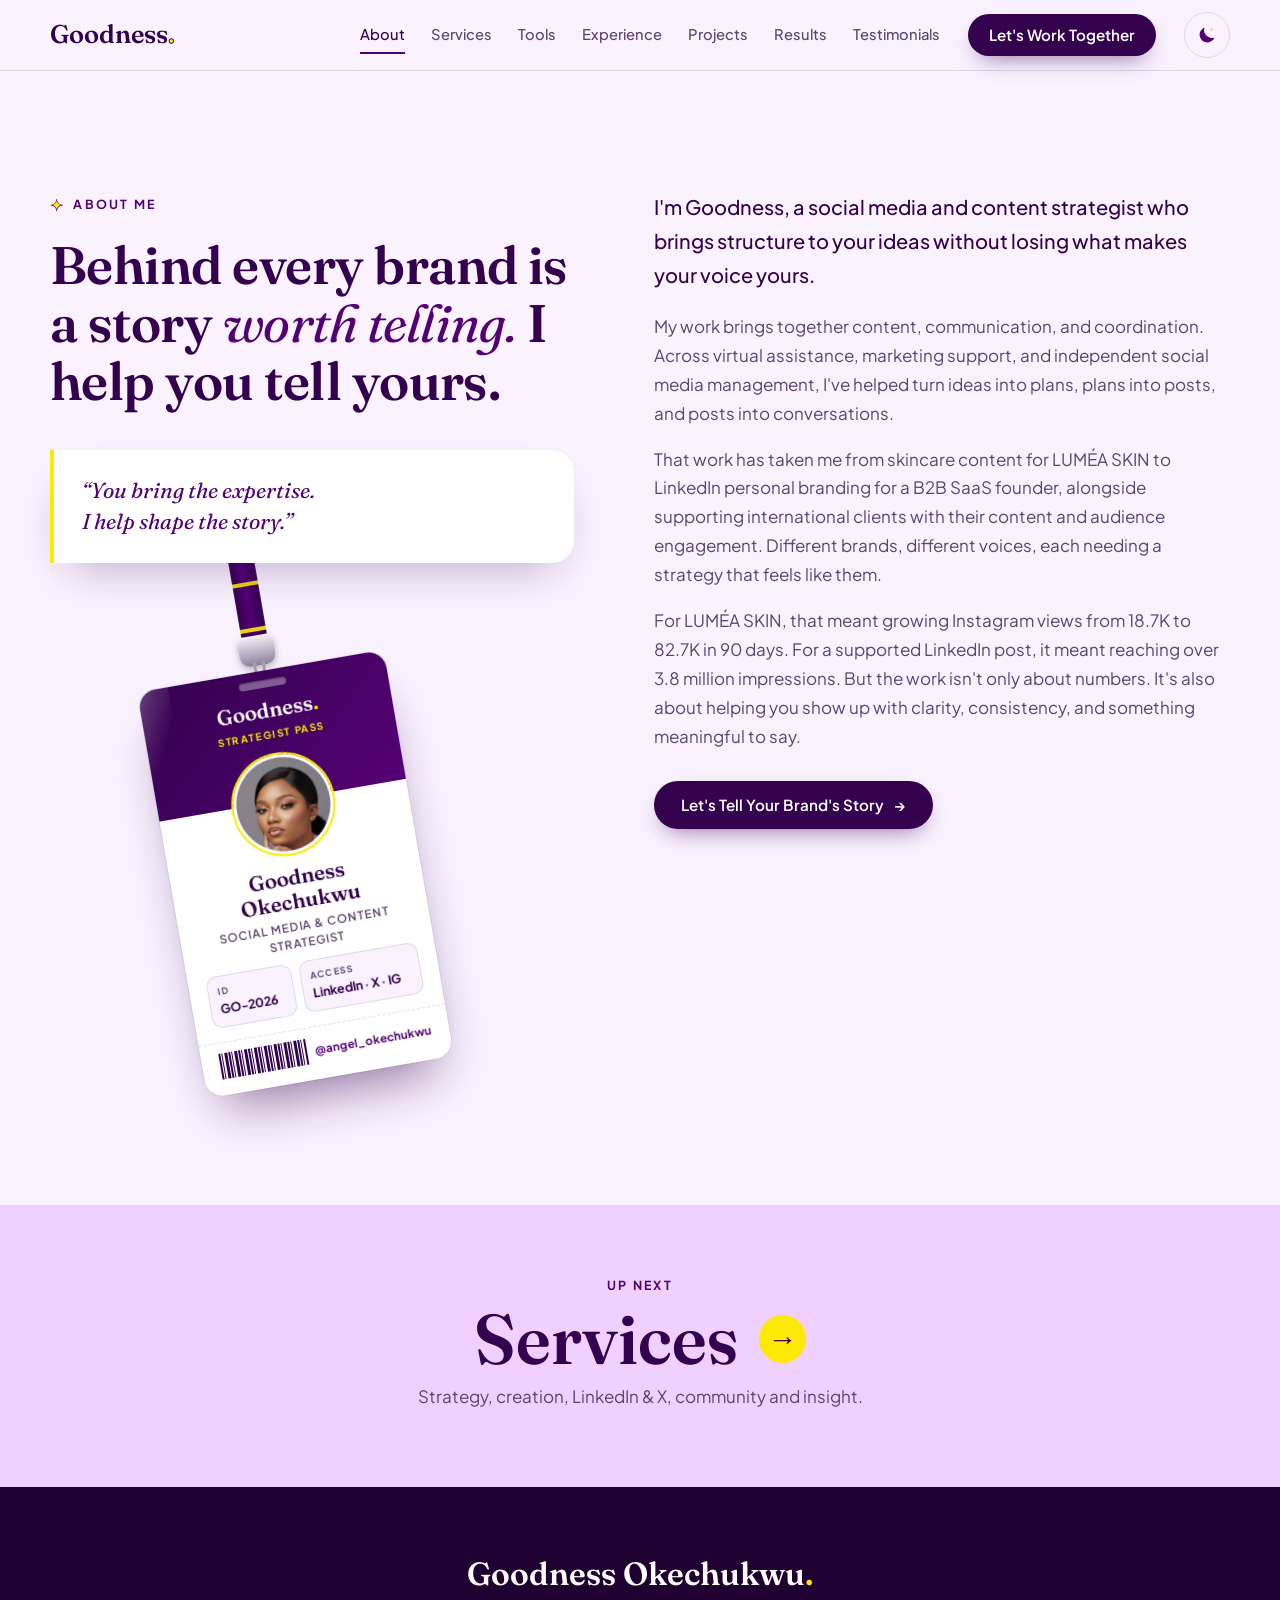
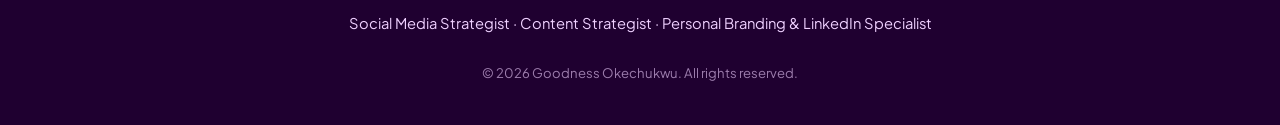
==== commit b7c6adcd: "Projects: featured case studies, more projects, videos and other results - Two featured case studies" ====
--- a/about.html
+++ b/about.html
@@ -126,8 +126,8 @@
         <div class="about__body">
           <p class="lead reveal">I'm Goodness, a social media and content strategist who brings structure to your ideas without losing what makes your voice yours.</p>
           <p class="reveal">My work brings together content, communication, and coordination. Across virtual assistance, marketing support, and independent social media management, I've helped turn ideas into plans, plans into posts, and posts into conversations.</p>
-          <p class="reveal">That work has taken me from skincare content for Luméra Skin to LinkedIn personal branding for a B2B SaaS founder, alongside supporting international clients with their content and audience engagement. Different brands, different voices, each needing a strategy that feels like them.</p>
-          <p class="reveal">For Luméra Skin, that meant growing Instagram views from 18.7K to 82.7K in 90 days. For a supported LinkedIn post, it meant reaching over 3.8 million impressions. But the work isn't only about numbers. It's also about helping you show up with clarity, consistency, and something meaningful to say.</p>
+          <p class="reveal">That work has taken me from skincare content for LUMÉA SKIN to LinkedIn personal branding for a B2B SaaS founder, alongside supporting international clients with their content and audience engagement. Different brands, different voices, each needing a strategy that feels like them.</p>
+          <p class="reveal">For LUMÉA SKIN, that meant growing Instagram views from 18.7K to 82.7K in 90 days. For a supported LinkedIn post, it meant reaching over 3.8 million impressions. But the work isn't only about numbers. It's also about helping you show up with clarity, consistency, and something meaningful to say.</p>
           <a href="contact.html" class="btn btn--primary reveal">Let's Tell Your Brand's Story <span aria-hidden="true">→</span></a>
         </div>
       </div>
--- a/styles.css
+++ b/styles.css
@@ -1060,3 +1060,280 @@
 [data-theme="dark"] .next-page { background: var(--surface); border-top: 1px solid var(--line); }
 [data-theme="dark"] .next-page__eyebrow { color: var(--accent-soft); }
 [data-theme="dark"] .next-page__title { color: var(--strong); }
+
+/* =========================================================
+   Canva designs gallery (Projects page)
+   ========================================================= */
+.canva { margin-top: 120px; }
+.canva__head { display: grid; justify-items: center; text-align: center; margin-bottom: 56px; }
+.canva__title { font-size: clamp(2.2rem, 5vw, 3.8rem); color: #fff; line-height: 1; letter-spacing: -0.015em; }
+.canva__title em { color: var(--yellow); }
+.canva__intro { max-width: 520px; margin: 18px 0 0; color: var(--lavender); }
+
+.canva__grid {
+  list-style: none; margin: 0; padding: 0;
+  display: grid; grid-template-columns: repeat(3, 1fr); gap: 34px 28px;
+}
+.cdesign { display: flex; flex-direction: column; gap: 18px; }
+.cdesign:nth-child(2) { margin-top: 48px; }   /* staggered, like pinned prints */
+
+.cdesign__open {
+  all: unset; display: block; cursor: zoom-in; border-radius: 22px; position: relative; isolation: isolate;
+}
+.cdesign__open:focus-visible { outline: 3px solid var(--yellow); outline-offset: 6px; }
+.cdesign__frame {
+  position: relative; display: block; aspect-ratio: 4 / 5; border-radius: 22px; overflow: hidden;
+  z-index: 1; background: #2a0140; box-shadow: 0 30px 60px -30px rgba(0,0,0,.8), 0 0 0 1px rgba(239,208,255,.14);
+  transition: transform .6s var(--ease), box-shadow .6s;
+  transform: rotate(var(--tilt, -1.5deg));
+}
+.cdesign:nth-child(2) .cdesign__frame { --tilt: 1.5deg; }
+.cdesign:nth-child(3) .cdesign__frame { --tilt: -.8deg; }
+.cdesign__frame img {
+  width: 100%; height: 100%; object-fit: cover; object-position: 50% 0;
+  transition: transform 1s var(--ease), filter .6s;
+}
+/* extra pages peeking out behind multi-page designs */
+.cdesign--stack .cdesign__open::before,
+.cdesign--stack .cdesign__open::after {
+  content: ""; position: absolute; inset: 0; z-index: 0; border-radius: 22px;
+  background: linear-gradient(160deg, #3b0a57, #23003a); box-shadow: 0 0 0 1px rgba(239,208,255,.16);
+  transition: transform .6s var(--ease);
+}
+.cdesign--stack .cdesign__open::before { transform: rotate(5deg) translate(10px, 6px); opacity: .55; }
+.cdesign--stack .cdesign__open::after  { transform: rotate(2.5deg) translate(5px, 3px); opacity: .8; }
+
+.cdesign__open:hover .cdesign__frame,
+.cdesign__open:focus-visible .cdesign__frame {
+  transform: rotate(0) translateY(-10px) scale(1.02);
+  box-shadow: 0 50px 80px -30px rgba(0,0,0,.85), 0 0 0 1px rgba(252,234,4,.45);
+}
+.cdesign__open:hover .cdesign__frame img { transform: scale(1.06); }
+.cdesign--stack .cdesign__open:hover::before { transform: rotate(9deg) translate(26px, 10px); }
+.cdesign--stack .cdesign__open:hover::after  { transform: rotate(4.5deg) translate(13px, 4px); }
+
+/* Canva tag, top left */
+.cbadge {
+  position: absolute; top: 14px; left: 14px; z-index: 2;
+  display: inline-flex; align-items: center; gap: 7px;
+  padding: 6px 12px 6px 6px; border-radius: 999px;
+  background: rgba(255,255,255,.94); color: #1f1f3a;
+  font: 700 .76rem/1 var(--font-body); letter-spacing: .01em;
+  box-shadow: 0 8px 20px -8px rgba(0,0,0,.45);
+  backdrop-filter: blur(6px); -webkit-backdrop-filter: blur(6px);
+}
+.cbadge svg { width: 20px; height: 20px; }
+.cbadge--static { position: static; }
+
+.cdesign__count {
+  position: absolute; top: 14px; right: 14px; z-index: 2;
+  display: inline-flex; align-items: center; gap: 5px; padding: 6px 10px; border-radius: 999px;
+  background: rgba(20,0,32,.72); color: #fff; font: 700 .76rem/1 var(--font-body);
+  backdrop-filter: blur(6px); -webkit-backdrop-filter: blur(6px);
+}
+.cdesign__count svg { width: 14px; height: 14px; fill: none; stroke: currentColor; stroke-width: 2; }
+.cdesign__view {
+  position: absolute; left: 50%; bottom: 18px; z-index: 2; translate: -50% 14px; opacity: 0;
+  padding: 10px 18px; border-radius: 999px; background: var(--yellow); color: var(--royal);
+  font: 700 .82rem/1 var(--font-body); white-space: nowrap;
+  transition: opacity .35s, translate .5s var(--ease);
+}
+.cdesign__open:hover .cdesign__view,
+.cdesign__open:focus-visible .cdesign__view { opacity: 1; translate: -50% 0; }
+
+.cdesign__meta { padding: 0 4px; }
+.cdesign__type { font-size: .72rem; font-weight: 700; letter-spacing: .14em; text-transform: uppercase; color: var(--yellow); }
+.cdesign__title { font-size: 1.5rem; color: #fff; margin: 6px 0 6px; }
+.cdesign__desc { margin: 0; color: var(--lavender); opacity: .9; font-size: .95rem; line-height: 1.55; }
+
+@media (max-width: 920px) {
+  .canva { margin-top: 90px; }
+  .canva__grid { grid-template-columns: repeat(2, 1fr); }
+  .cdesign:nth-child(2) { margin-top: 0; }
+}
+@media (max-width: 600px) {
+  .canva__grid { grid-template-columns: 1fr; gap: 44px; max-width: 420px; margin-inline: auto; }
+}
+
+/* ---------- Lightbox ---------- */
+.lightbox {
+  width: 100vw; height: 100dvh; max-width: none; max-height: none; margin: 0; padding: 0; border: 0;
+  background: rgba(14, 0, 22, .94); color: #fff;
+  display: none; flex-direction: column;
+}
+.lightbox[open] { display: flex; animation: lb-in .35s var(--ease); }
+.lightbox::backdrop { background: transparent; }
+@keyframes lb-in { from { opacity: 0; } }
+.lightbox__bar { display: flex; align-items: center; gap: 14px; padding: 14px 18px; }
+.lightbox__title { margin: 0; font-family: var(--font-display); font-size: 1.15rem; flex: 1; min-width: 0; white-space: nowrap; overflow: hidden; text-overflow: ellipsis; }
+.lightbox__count { font-size: .85rem; font-weight: 600; color: var(--lavender); font-variant-numeric: tabular-nums; }
+.lightbox__stage {
+  position: relative; flex: 1; min-height: 0; display: grid; place-items: center; padding: 0 76px 24px;
+  touch-action: pan-y;
+}
+.lightbox__img {
+  max-width: 100%; max-height: calc(100dvh - 104px); object-fit: contain; border-radius: 10px;
+  box-shadow: 0 40px 80px -30px rgba(0,0,0,.9);
+}
+.lightbox__img.is-changing { animation: lb-swap .35s var(--ease); }
+@keyframes lb-swap { from { opacity: 0; transform: translateX(var(--dir, 0) ); } }
+.lightbox__btn {
+  width: 46px; height: 46px; border-radius: 50%; display: grid; place-items: center; cursor: pointer;
+  border: 1px solid rgba(239,208,255,.3); background: rgba(255,255,255,.06); color: #fff; font-size: 1.1rem;
+  transition: background .25s, color .25s, border-color .25s;
+}
+.lightbox__btn:hover { background: var(--yellow); color: var(--royal); border-color: var(--yellow); }
+.lightbox__nav { position: absolute; top: 50%; translate: 0 -50%; }
+.lightbox__nav--prev { left: 16px; }
+.lightbox__nav--next { right: 16px; }
+.lightbox__nav[hidden] { display: none; }
+body.lightbox-open { overflow: hidden; }
+@media (max-width: 600px) {
+  .lightbox__stage { padding: 0 12px 80px; }
+  .lightbox__img { max-height: calc(100dvh - 160px); }
+  .lightbox__nav { top: auto; bottom: 16px; translate: none; }
+  .lightbox__nav--prev { left: calc(50% - 60px); }
+  .lightbox__nav--next { right: calc(50% - 60px); }
+}
+@media (prefers-reduced-motion: reduce) {
+  .cdesign__frame { transform: none; }
+}
+
+/* =========================================================
+   Projects page: case studies, more projects, other results, videos
+   ========================================================= */
+/* Lightbox shows the Canva tag only for Canva designs */
+.lightbox .cbadge--static { display: none; }
+.lightbox.is-canva .cbadge--static { display: inline-flex; }
+
+/* ---------- Featured case studies ---------- */
+.cases { display: grid; gap: 28px; }
+.cases .pcard { grid-column: auto; grid-row: auto; }
+.pcard--case .pcard__inner { padding: 36px; }
+.case { display: grid; grid-template-columns: 1.1fr .9fr; gap: 44px; align-items: start; margin-top: 14px; }
+.case__text { display: flex; flex-direction: column; gap: 14px; }
+.case__title { font-size: clamp(1.9rem, 3.4vw, 2.8rem); color: #fff; line-height: 1.08; letter-spacing: -0.01em; }
+.case__client { margin: 0; font-size: .82rem; font-weight: 700; letter-spacing: .12em; text-transform: uppercase; color: var(--yellow); }
+.kpis { display: grid; grid-template-columns: repeat(2, minmax(0, 1fr)); gap: 12px; margin: 10px 0 6px; }
+.kpis div {
+  padding: 16px 18px; border-radius: 16px;
+  background: rgba(239,208,255,.06); border: 1px solid rgba(239,208,255,.16);
+}
+.kpis dd { margin: 0; font-family: var(--font-display); font-weight: 600; font-size: clamp(1.5rem, 2.4vw, 2rem); color: var(--yellow); line-height: 1.1; }
+.kpis dt { order: 2; margin-top: 4px; font-size: .78rem; color: var(--lavender); line-height: 1.35; }
+.kpis div { display: flex; flex-direction: column-reverse; }
+.kpis__arrow { color: var(--lavender); font-family: var(--font-body); font-size: .7em; }
+.case__cta { align-self: flex-start; margin-top: 6px; }
+
+.case__visual { display: grid; justify-items: center; gap: 10px; }
+.case__visual--pair { grid-template-columns: 1fr auto 1fr; align-items: center; gap: 12px; }
+.case__pair-arrow {
+  width: 38px; height: 38px; border-radius: 50%; display: grid; place-items: center;
+  background: var(--yellow); color: var(--royal); font-weight: 700;
+}
+.shot-fig { margin: 0; display: grid; gap: 10px; justify-items: center; }
+
+/* Screenshot buttons (open in the viewer) */
+.shot {
+  all: unset; position: relative; display: block; cursor: zoom-in; width: 100%;
+  border-radius: 16px; overflow: hidden; background: #fff;
+  box-shadow: 0 24px 50px -24px rgba(0,0,0,.8), 0 0 0 1px rgba(239,208,255,.2);
+  transition: transform .4s var(--ease), box-shadow .4s;
+}
+.shot img { width: 100%; height: auto; display: block; }
+.shot:hover { transform: translateY(-4px); box-shadow: 0 34px 60px -24px rgba(0,0,0,.85), 0 0 0 2px var(--yellow); }
+.shot:focus-visible { outline: 3px solid var(--yellow); outline-offset: 4px; }
+.shot--tall { max-width: 380px; max-height: 560px; }
+.shot--tall img { object-fit: cover; object-position: top; }
+.shot--tall::after {   /* fade so the cut-off reads as "there's more" */
+  content: ""; position: absolute; inset: auto 0 0; height: 90px;
+  background: linear-gradient(to top, rgba(255,255,255,.95), transparent);
+}
+.shot__zoom {
+  position: absolute; left: 50%; bottom: 14px; z-index: 1; translate: -50% 0;
+  padding: 8px 14px; border-radius: 999px; background: var(--royal); color: #fff;
+  font: 700 .76rem/1 var(--font-body); white-space: nowrap;
+}
+.shot__caption { margin: 0; font-size: .8rem; color: var(--lavender); text-align: center; }
+.shot__caption b { color: #fff; }
+
+/* ---------- More projects ---------- */
+.more { margin-top: 90px; }
+.subhead { margin-bottom: 22px; }
+.more__grid { list-style: none; margin: 0; padding: 0; display: grid; grid-template-columns: repeat(3, 1fr); gap: 20px; align-items: start; }
+.mcard {
+  display: flex; flex-direction: column; gap: 12px; padding: 24px; border-radius: 22px;
+  background: linear-gradient(160deg, rgba(42,1,64,.9), rgba(29,0,45,.9));
+  border: 1px solid rgba(239,208,255,.16);
+}
+.mcard__top { display: flex; align-items: center; gap: 10px; }
+.mcard .pbadge { width: 36px; height: 36px; border-radius: 11px; }
+.mcard .pbadge svg { width: 18px; height: 18px; }
+.mcard__title { font-size: 1.25rem; color: #fff; line-height: 1.2; }
+.mcard__client { margin: -4px 0 0; font-size: .8rem; font-weight: 600; color: var(--yellow); }
+.mcard__chips { list-style: none; margin: 0; padding: 0; display: flex; flex-wrap: wrap; gap: 6px; }
+.mcard__chips li { font-size: .72rem; font-weight: 600; padding: 5px 10px; border-radius: 999px; border: 1px solid rgba(239,208,255,.22); color: var(--lavender-100); }
+.mcard__results { list-style: none; margin: 2px 0 0; padding: 12px 0 0; border-top: 1px solid rgba(239,208,255,.14); display: grid; gap: 6px; font-size: .88rem; color: var(--lavender); }
+.mcard__results b { font-family: var(--font-display); font-size: 1.15rem; font-weight: 600; color: var(--yellow); }
+.mcard__results span { opacity: .7; font-size: .8rem; }
+.mcard__shots { display: grid; grid-template-columns: 1fr 1fr; gap: 10px; margin-top: 4px; }
+.shot--mini { border-radius: 12px; aspect-ratio: 9 / 13; }
+.shot--mini img { height: 100%; object-fit: cover; object-position: top; }
+.mcard__shots--wide .shot--mini { aspect-ratio: 16 / 9; }
+.shot--mini span {
+  position: absolute; left: 8px; bottom: 8px; padding: 4px 9px; border-radius: 999px;
+  background: rgba(20,0,32,.8); color: #fff; font: 700 .68rem/1 var(--font-body);
+}
+.mcard__more { font-size: .9rem; color: var(--lavender); }
+.mcard__more summary { cursor: pointer; font-weight: 700; color: #fff; list-style: none; display: inline-flex; align-items: center; gap: 6px; }
+.mcard__more summary::-webkit-details-marker { display: none; }
+.mcard__more summary::after { content: "+"; color: var(--yellow); font-size: 1.1rem; }
+.mcard__more[open] summary::after { content: "−"; }
+.mcard__more p { margin: 8px 0 0; line-height: 1.55; }
+
+/* ---------- Other selected work ---------- */
+.others {
+  margin-top: 40px; padding: 26px 28px; border-radius: 22px;
+  border: 1px dashed rgba(239,208,255,.25);
+}
+.others .eyebrow { margin-bottom: 14px; }
+.others__list { list-style: none; margin: 0; padding: 0; display: grid; grid-template-columns: repeat(3, 1fr); gap: 24px; }
+.others__list li { display: flex; flex-direction: column; gap: 4px; }
+.others__label { font-size: .72rem; font-weight: 700; letter-spacing: .12em; text-transform: uppercase; color: var(--lavender); opacity: .85; }
+.others__value { font-family: var(--font-display); font-size: 1.9rem; font-weight: 600; color: #fff; line-height: 1.1; }
+.others__value--text { font-size: 1.5rem; }
+.others__note { font-size: .86rem; color: var(--lavender); line-height: 1.45; }
+
+/* ---------- Creative work: videos ---------- */
+.subhead__title {
+  font-size: 1.35rem; color: #fff; margin: 0 0 22px;
+  display: flex; align-items: center; gap: 12px;
+}
+.subhead__title::after { content: ""; flex: 1; height: 1px; background: rgba(239,208,255,.18); }
+.videos { list-style: none; margin: 0 0 70px; padding: 0; display: grid; grid-template-columns: repeat(2, minmax(0, 360px)); justify-content: center; gap: 32px; }
+.vcard { display: flex; flex-direction: column; gap: 8px; }
+.vcard__frame {
+  border-radius: 20px; overflow: hidden; background: #000; margin-bottom: 8px;
+  box-shadow: 0 30px 60px -30px rgba(0,0,0,.85), 0 0 0 1px rgba(239,208,255,.16);
+}
+.vcard video { display: block; width: 100%; height: auto; aspect-ratio: 1 / 1; background: #000; }
+.vcard__type { font-size: .72rem; font-weight: 700; letter-spacing: .14em; text-transform: uppercase; color: var(--yellow); }
+.vcard__title { font-family: var(--font-display); font-size: 1.3rem; font-weight: 600; color: #fff; margin: 0; line-height: 1.2; }
+.vcard__desc { margin: 0; font-size: .92rem; color: var(--lavender); line-height: 1.55; }
+
+/* ---------- Responsive ---------- */
+@media (max-width: 1000px) {
+  .case { grid-template-columns: 1fr; gap: 30px; }
+  .more__grid { grid-template-columns: repeat(2, 1fr); }
+  .others__list { grid-template-columns: 1fr; gap: 18px; }
+}
+@media (max-width: 640px) {
+  .pcard--case .pcard__inner { padding: 22px; }
+  .kpis { grid-template-columns: 1fr 1fr; gap: 8px; }
+  .kpis div { padding: 12px 14px; }
+  .case__cta { align-self: stretch; }
+  .more__grid { grid-template-columns: 1fr; }
+  .videos { grid-template-columns: 1fr; max-width: 420px; margin-inline: auto; }
+  .case__visual--pair { gap: 8px; }
+  .case__pair-arrow { width: 30px; height: 30px; }
+}
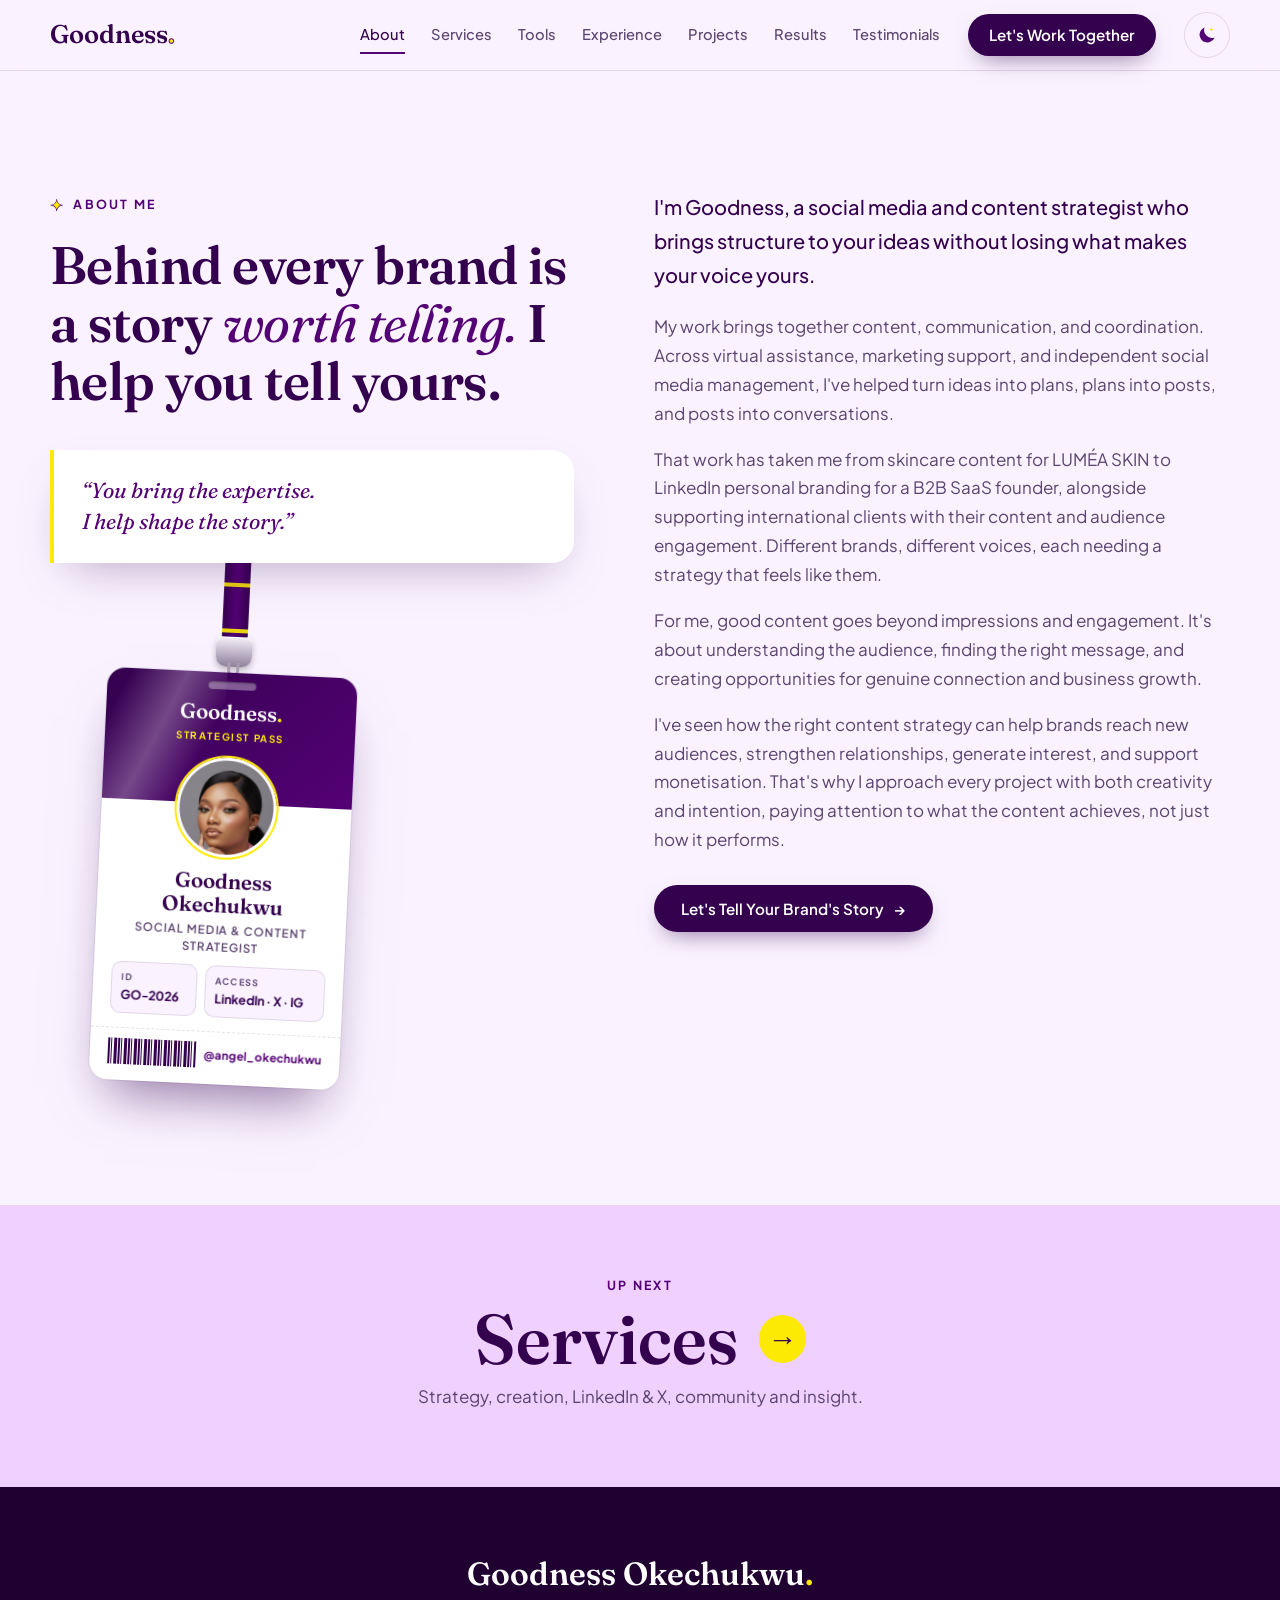
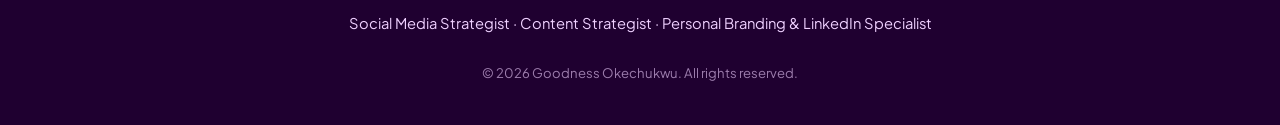
==== commit 05722cf7: "Copy refinements: hero description, About closing, monetisation context Co-Authored-By: Claude Opus " ====
--- a/about.html
+++ b/about.html
@@ -127,7 +127,8 @@
           <p class="lead reveal">I'm Goodness, a social media and content strategist who brings structure to your ideas without losing what makes your voice yours.</p>
           <p class="reveal">My work brings together content, communication, and coordination. Across virtual assistance, marketing support, and independent social media management, I've helped turn ideas into plans, plans into posts, and posts into conversations.</p>
           <p class="reveal">That work has taken me from skincare content for LUMÉA SKIN to LinkedIn personal branding for a B2B SaaS founder, alongside supporting international clients with their content and audience engagement. Different brands, different voices, each needing a strategy that feels like them.</p>
-          <p class="reveal">For LUMÉA SKIN, that meant growing Instagram views from 18.7K to 82.7K in 90 days. For a supported LinkedIn post, it meant reaching over 3.8 million impressions. But the work isn't only about numbers. It's also about helping you show up with clarity, consistency, and something meaningful to say.</p>
+          <p class="reveal">For me, good content goes beyond impressions and engagement. It's about understanding the audience, finding the right message, and creating opportunities for genuine connection and business growth.</p>
+          <p class="reveal">I've seen how the right content strategy can help brands reach new audiences, strengthen relationships, generate interest, and support monetisation. That's why I approach every project with both creativity and intention, paying attention to what the content achieves, not just how it performs.</p>
           <a href="contact.html" class="btn btn--primary reveal">Let's Tell Your Brand's Story <span aria-hidden="true">→</span></a>
         </div>
       </div>
--- a/styles.css
+++ b/styles.css
@@ -1337,3 +1337,72 @@
   .case__visual--pair { gap: 8px; }
   .case__pair-arrow { width: 30px; height: 30px; }
 }
+
+/* ---------- X account management (one project, two accounts) ---------- */
+.xproj {
+  margin-bottom: 20px; padding: 30px; border-radius: 24px;
+  background: linear-gradient(160deg, rgba(42,1,64,.9), rgba(29,0,45,.9));
+  border: 1px solid rgba(239,208,255,.16);
+}
+.xproj__head { display: flex; flex-direction: column; gap: 10px; max-width: 760px; }
+.xproj .pbadge { width: 36px; height: 36px; border-radius: 11px; }
+.xproj .pbadge svg { width: 18px; height: 18px; }
+.xproj__title { font-size: clamp(1.5rem, 2.6vw, 2rem); color: #fff; line-height: 1.15; margin: 0; }
+.xproj__sub { margin: 0; font-size: .82rem; font-weight: 700; letter-spacing: .1em; text-transform: uppercase; color: var(--yellow); }
+.xproj__desc { margin: 0; font-size: .95rem; line-height: 1.6; color: var(--lavender); }
+.xproj__contrib .mcard__chips { margin-top: 10px; }
+.xproj__accounts { display: grid; grid-template-columns: 1fr 1fr; gap: 20px; margin-top: 24px; }
+.xacct {
+  display: flex; flex-direction: column; gap: 10px; padding: 22px; border-radius: 18px;
+  background: rgba(239,208,255,.05); border: 1px solid rgba(239,208,255,.14);
+}
+.xacct__tag { margin: 0; font-size: .7rem; font-weight: 700; letter-spacing: .14em; text-transform: uppercase; color: var(--lavender); opacity: .8; }
+.xacct__title { margin: 0; font-family: var(--font-display); font-size: 1.3rem; font-weight: 600; color: #fff; }
+.xacct__focus { margin: -4px 0 0; font-size: .8rem; font-weight: 600; color: var(--yellow); }
+.xacct__desc { margin: 0; font-size: .9rem; line-height: 1.55; color: var(--lavender); }
+.xacct__note { margin: -2px 0 0; font-size: .74rem; color: var(--lavender); opacity: .75; }
+.shot--metric { aspect-ratio: 520 / 415; }
+.mcard__shots--one { grid-template-columns: minmax(0, 1fr); max-width: 50%; }
+.xacct .mcard__results { margin-top: auto; }
+.xacct__highlight { display: flex; flex-wrap: wrap; align-items: baseline; gap: 6px 8px; }
+.xlink {
+  all: unset; cursor: pointer; font: 700 .76rem/1 var(--font-body); color: var(--yellow);
+  padding: 6px 10px; border-radius: 999px; border: 1px solid rgba(252,234,4,.4);
+  transition: background .25s, color .25s;
+}
+.xlink:hover { background: var(--yellow); color: var(--royal); }
+.xlink:focus-visible { outline: 3px solid var(--yellow); outline-offset: 3px; }
+.xproj__money {
+  margin-top: 18px; padding: 14px 18px; border-radius: 16px; border: 1px dashed rgba(239,208,255,.25);
+  display: flex; flex-wrap: wrap; align-items: center; gap: 6px 16px;
+}
+.xproj__money p { margin: 0; color: var(--lavender); font-size: .92rem; }
+.xproj__money b { font-family: var(--font-display); font-size: 1.3rem; font-weight: 600; color: var(--yellow); }
+.xproj__money .xproj__money-note { flex: 1 1 320px; font-size: .78rem; opacity: .8; }
+@media (max-width: 1000px) { .xproj__accounts { grid-template-columns: 1fr; } }
+@media (max-width: 640px) {
+  .xproj { padding: 20px; }
+  .xacct { padding: 18px; }
+  .mcard__shots--one { max-width: 100%; }
+}
+/* Metric thumbnails: label sits under the image so no figures are covered */
+.shot--metric { aspect-ratio: auto; }
+.shot--metric img { height: auto; }
+.shot--metric span { position: static; display: block; border-radius: 0; padding: 8px 10px; text-align: center; background: var(--royal); }
+.xproj, .xacct { min-width: 0; }
+.xproj__accounts { grid-template-columns: repeat(2, minmax(0, 1fr)); }
+.xproj .mcard__shots { grid-template-columns: repeat(2, minmax(0, 1fr)); }
+.xproj .mcard__shots--one { grid-template-columns: minmax(0, 1fr); }
+@media (max-width: 1000px) { .xproj__accounts { grid-template-columns: minmax(0, 1fr); } }
+
+/* ---------- TikTok: Blush Bloom (compact card) ---------- */
+.pbadge--tt { background: #000; border: 1px solid rgba(255,255,255,.25); }
+.pbadge--tt svg { fill: #fff; filter: drop-shadow(1px 1px 0 #fe2c55) drop-shadow(-1px -1px 0 #25f4ee); }
+.mcard__desc { margin: 0; font-size: .88rem; line-height: 1.55; color: var(--lavender); }
+.mcard__shots--tt { grid-template-columns: repeat(2, minmax(0, 1fr)); align-items: stretch; }
+.vcard--mini { border-radius: 12px; overflow: hidden; background: #000; box-shadow: 0 0 0 1px rgba(239,208,255,.2); }
+.vcard--mini video { display: block; width: 100%; height: 100%; aspect-ratio: 416 / 752; object-fit: cover; background: #000; }
+.shot--tt { aspect-ratio: 416 / 752; }
+.mcard__shots--tt > * { min-width: 0; }
+.shot--tt img { width: 100%; height: 100%; object-fit: cover; object-position: left top; }
+.others__proof { align-self: flex-start; margin-top: 6px; }
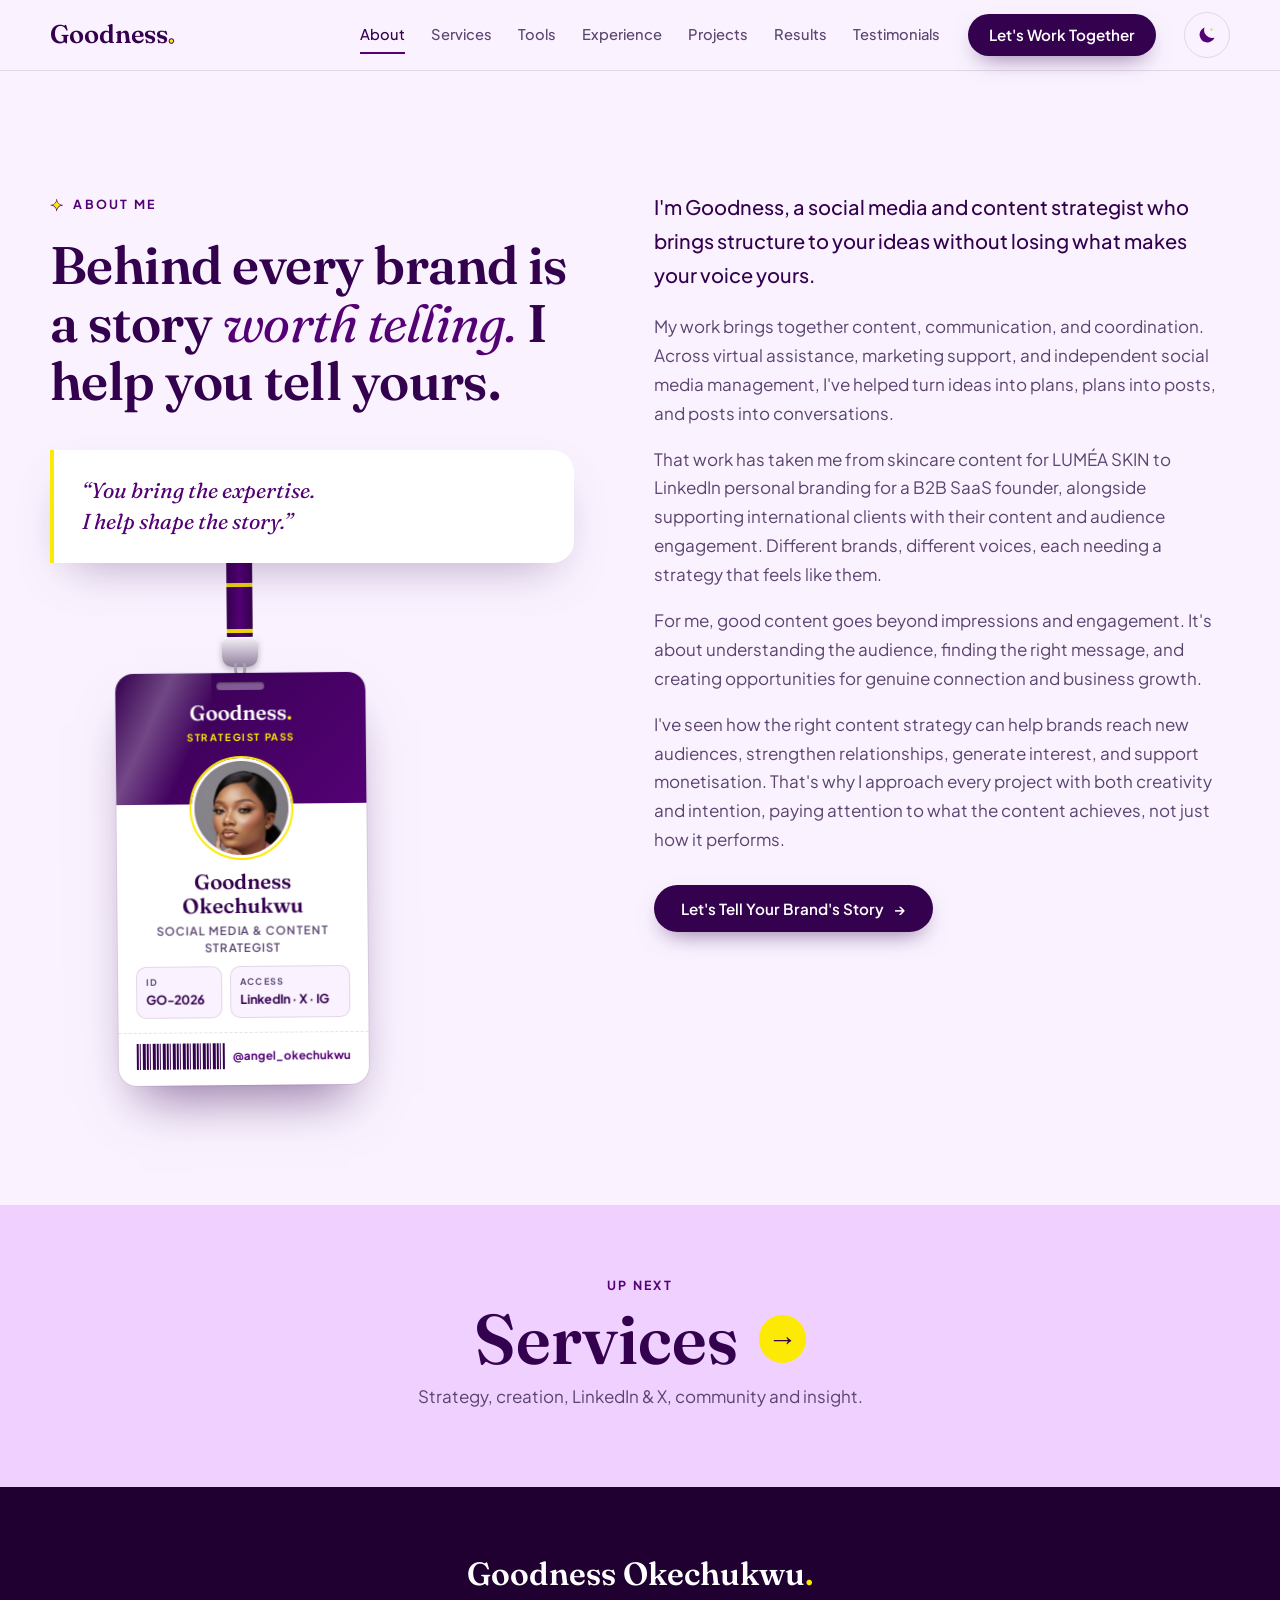
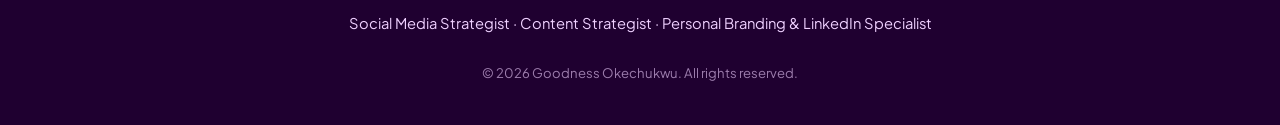
==== commit acd68584: "Services: five service categories; align marquee and ID card Co-Authored-By: Claude Opus 5.5 <norepl" ====
--- a/about.html
+++ b/about.html
@@ -110,10 +110,11 @@
                     <span class="idcard__pass">Services</span>
                   </div>
                   <ol class="idcard__services">
-                    <li><b>01</b><span><strong>Strategy</strong>Social media strategy · Content planning · Audience growth</span></li>
-                    <li><b>02</b><span><strong>Creation</strong>Copywriting · Short-form video · AI-assisted content</span></li>
-                    <li><b>03</b><span><strong>LinkedIn &amp; X</strong>Personal branding · Account management</span></li>
-                    <li><b>04</b><span><strong>Community &amp; Insight</strong>Engagement · Analytics &amp; reporting</span></li>
+                    <li><b>01</b><span><strong>Social Media</strong>Strategy · Account management</span></li>
+                    <li><b>02</b><span><strong>Content</strong>Strategy · Copywriting · Video</span></li>
+                    <li><b>03</b><span><strong>Personal Branding</strong>LinkedIn · Thought leadership</span></li>
+                    <li><b>04</b><span><strong>Audits &amp; Growth</strong>Audits · Growth strategy</span></li>
+                    <li><b>05</b><span><strong>Community</strong>Engagement · Reporting</span></li>
                   </ol>
                   <a class="idcard__cta" href="contact.html">Let's work together →</a>
                 </div>
--- a/styles.css
+++ b/styles.css
@@ -1406,3 +1406,52 @@
 .mcard__shots--tt > * { min-width: 0; }
 .shot--tt img { width: 100%; height: 100%; object-fit: cover; object-position: left top; }
 .others__proof { align-self: flex-start; margin-top: 6px; }
+.others__logos { display: flex; align-items: center; gap: 12px; margin: 4px 0 2px; }
+.others__logo { display: block; height: 56px; width: auto; }
+.others__logo--round { width: 56px; border-radius: 50%; box-shadow: 0 0 0 1px rgba(239,208,255,.25); }
+.others__logo--tile { height: 56px; padding: 0 14px; background: #fff; border-radius: 12px; object-fit: contain; box-sizing: border-box; max-width: 190px; }
+
+/* ---------- Testimonials: authentic screenshots ---------- */
+.section__sub { margin: 14px auto 0; max-width: 560px; color: var(--ink-soft); font-size: 1.05rem; }
+.tshots { display: grid; grid-template-columns: repeat(3, minmax(0, 1fr)); gap: 24px; align-items: start; }
+.tshot {
+  margin: 0; padding: 14px 14px 20px; border-radius: var(--radius);
+  background: var(--white); border: 1px solid var(--line);
+  display: flex; flex-direction: column; gap: 16px;
+  transition: transform .35s var(--ease), box-shadow .35s;
+}
+.tshot:hover { transform: translateY(-6px); box-shadow: var(--shadow); }
+.tshot--accent { background: var(--lavender); border-color: transparent; }
+.tshot__img {
+  all: unset; position: relative; display: block; cursor: zoom-in; border-radius: 14px; overflow: hidden;
+  background: #fff; box-shadow: 0 0 0 1px var(--line);
+}
+.tshot__img img { display: block; width: 100%; height: auto; }
+.tshot__img:focus-visible { outline: 3px solid var(--yellow); outline-offset: 4px; }
+.tshot__img .shot__zoom { opacity: 0; transition: opacity .25s; }
+.tshot__img:hover .shot__zoom, .tshot__img:focus-visible .shot__zoom { opacity: 1; }
+.tshot figcaption { padding: 0 8px; display: flex; flex-wrap: wrap; align-items: baseline; gap: 4px 10px; }
+.tshot figcaption strong { color: var(--royal); font-size: 1.02rem; }
+.tshot figcaption em { font-style: normal; font-size: .78rem; font-weight: 700; letter-spacing: .1em; text-transform: uppercase; color: var(--rich); }
+.tshot figcaption em::before { content: "| "; color: var(--ink-soft); font-weight: 400; }
+[data-theme="dark"] .tshot { background: var(--surface); border-color: rgba(239,208,255,.14); }
+[data-theme="dark"] .tshot--accent { background: var(--surface-2); border-color: rgba(252,234,4,.25); }
+[data-theme="dark"] .tshot figcaption strong { color: #fff; }
+[data-theme="dark"] .tshot figcaption em { color: var(--yellow); }
+@media (max-width: 1000px) { .tshots { grid-template-columns: repeat(2, minmax(0, 1fr)); } }
+@media (max-width: 640px) { .tshots { grid-template-columns: minmax(0, 1fr); max-width: 440px; margin-inline: auto; } .tshot__img .shot__zoom { opacity: 1; } }
+.vcard__stats { list-style: none; margin: 4px 0 0; padding: 10px 0 0; border-top: 1px solid rgba(239,208,255,.14); display: flex; flex-wrap: wrap; gap: 4px 16px; font-size: .84rem; color: var(--lavender); }
+.vcard__stats b { font-family: var(--font-display); font-size: 1.05rem; font-weight: 600; color: var(--yellow); }
+
+/* Services: five categories (3 + 2 layout) */
+.services__grid { grid-template-columns: repeat(6, minmax(0, 1fr)); }
+.services__grid .service { grid-column: span 2; }
+.services__grid .service:nth-child(n+4) { grid-column: span 3; }
+.service__desc { margin: -8px 0 18px; font-size: .92rem; line-height: 1.5; color: var(--lavender-100); opacity: .85; }
+.service h3 { font-size: 1.35rem; line-height: 1.2; }
+@media (max-width: 1000px) {
+  .services__grid { grid-template-columns: repeat(2, minmax(0, 1fr)); }
+  .services__grid .service, .services__grid .service:nth-child(n+4) { grid-column: auto; }
+  .services__grid .service:last-child { grid-column: 1 / -1; }
+}
+@media (max-width: 640px) { .services__grid { grid-template-columns: minmax(0, 1fr); } }
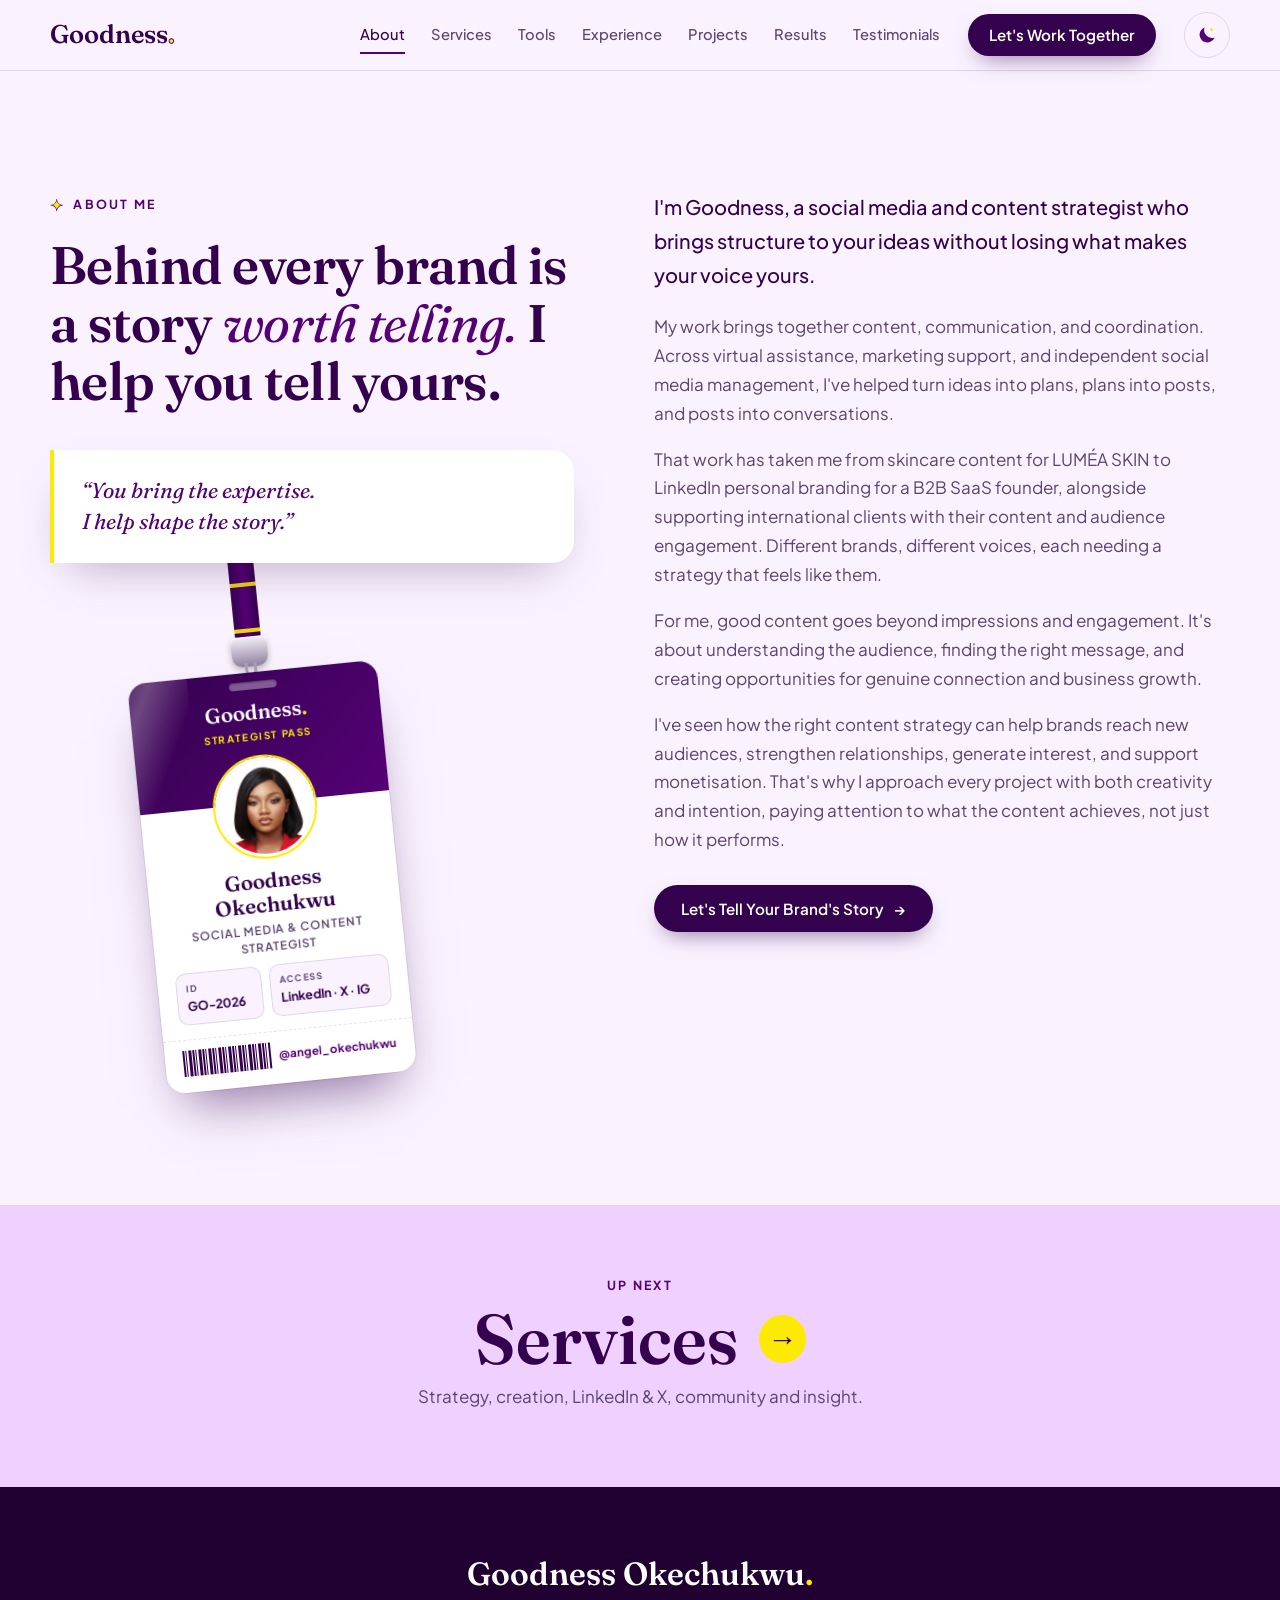
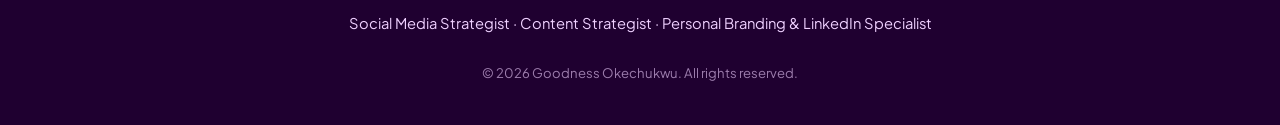
==== commit 7b94f234: "About: new ID card headshot Co-Authored-By: Claude Opus 5.5 <noreply@anthropic.com>" ====
--- a/about.html
+++ b/about.html
@@ -89,7 +89,7 @@
                   <span class="idcard__pass">Strategist pass</span>
                 </div>
                 <div class="idcard__body">
-                  <div class="idcard__photo"><img src="assets/portrait.jpg" alt="" width="731" height="1280"></div>
+                  <div class="idcard__photo"><img src="assets/id-photo.jpg" alt="" width="400" height="400"></div>
                   <p class="idcard__name">Goodness Okechukwu</p>
                   <p class="idcard__role">Social Media &amp; Content Strategist</p>
                   <dl class="idcard__meta">
--- a/styles.css
+++ b/styles.css
@@ -1455,3 +1455,14 @@
   .services__grid .service:last-child { grid-column: 1 / -1; }
 }
 @media (max-width: 640px) { .services__grid { grid-template-columns: minmax(0, 1fr); } }
+.services__sub { margin: 16px 0 0; max-width: 640px; font-size: 1.05rem; line-height: 1.6; color: var(--lavender); }
+.service { display: flex; flex-direction: column; }
+.service__desc { margin: -6px 0 16px; opacity: 1; color: var(--lavender); font-size: .93rem; line-height: 1.55; }
+.service__note { margin: -6px 0 16px; align-self: flex-start; font-size: .72rem; font-weight: 700; letter-spacing: .08em; text-transform: uppercase; color: var(--royal); background: var(--yellow); padding: 5px 10px; border-radius: 999px; }
+.service__caps-label { margin: auto 0 10px; padding-top: 14px; border-top: 1px solid rgba(239,208,255,.16); font-size: .7rem; font-weight: 700; letter-spacing: .14em; text-transform: uppercase; color: var(--yellow); }
+.service ul.service__caps { display: flex; flex-wrap: wrap; gap: 6px; }
+.service .service__caps li { padding: 5px 11px; border-radius: 999px; border: 1px solid rgba(239,208,255,.22); font-size: .76rem; font-weight: 600; color: var(--lavender-100); line-height: 1.3; }
+.service .service__caps li::before { content: none; }
+.mcard__link { align-self: flex-start; margin-top: 2px; }
+/* ID card uses a dedicated headshot, so no zoom is needed */
+.idcard__photo img { object-position: 50% 50%; transform: none; }
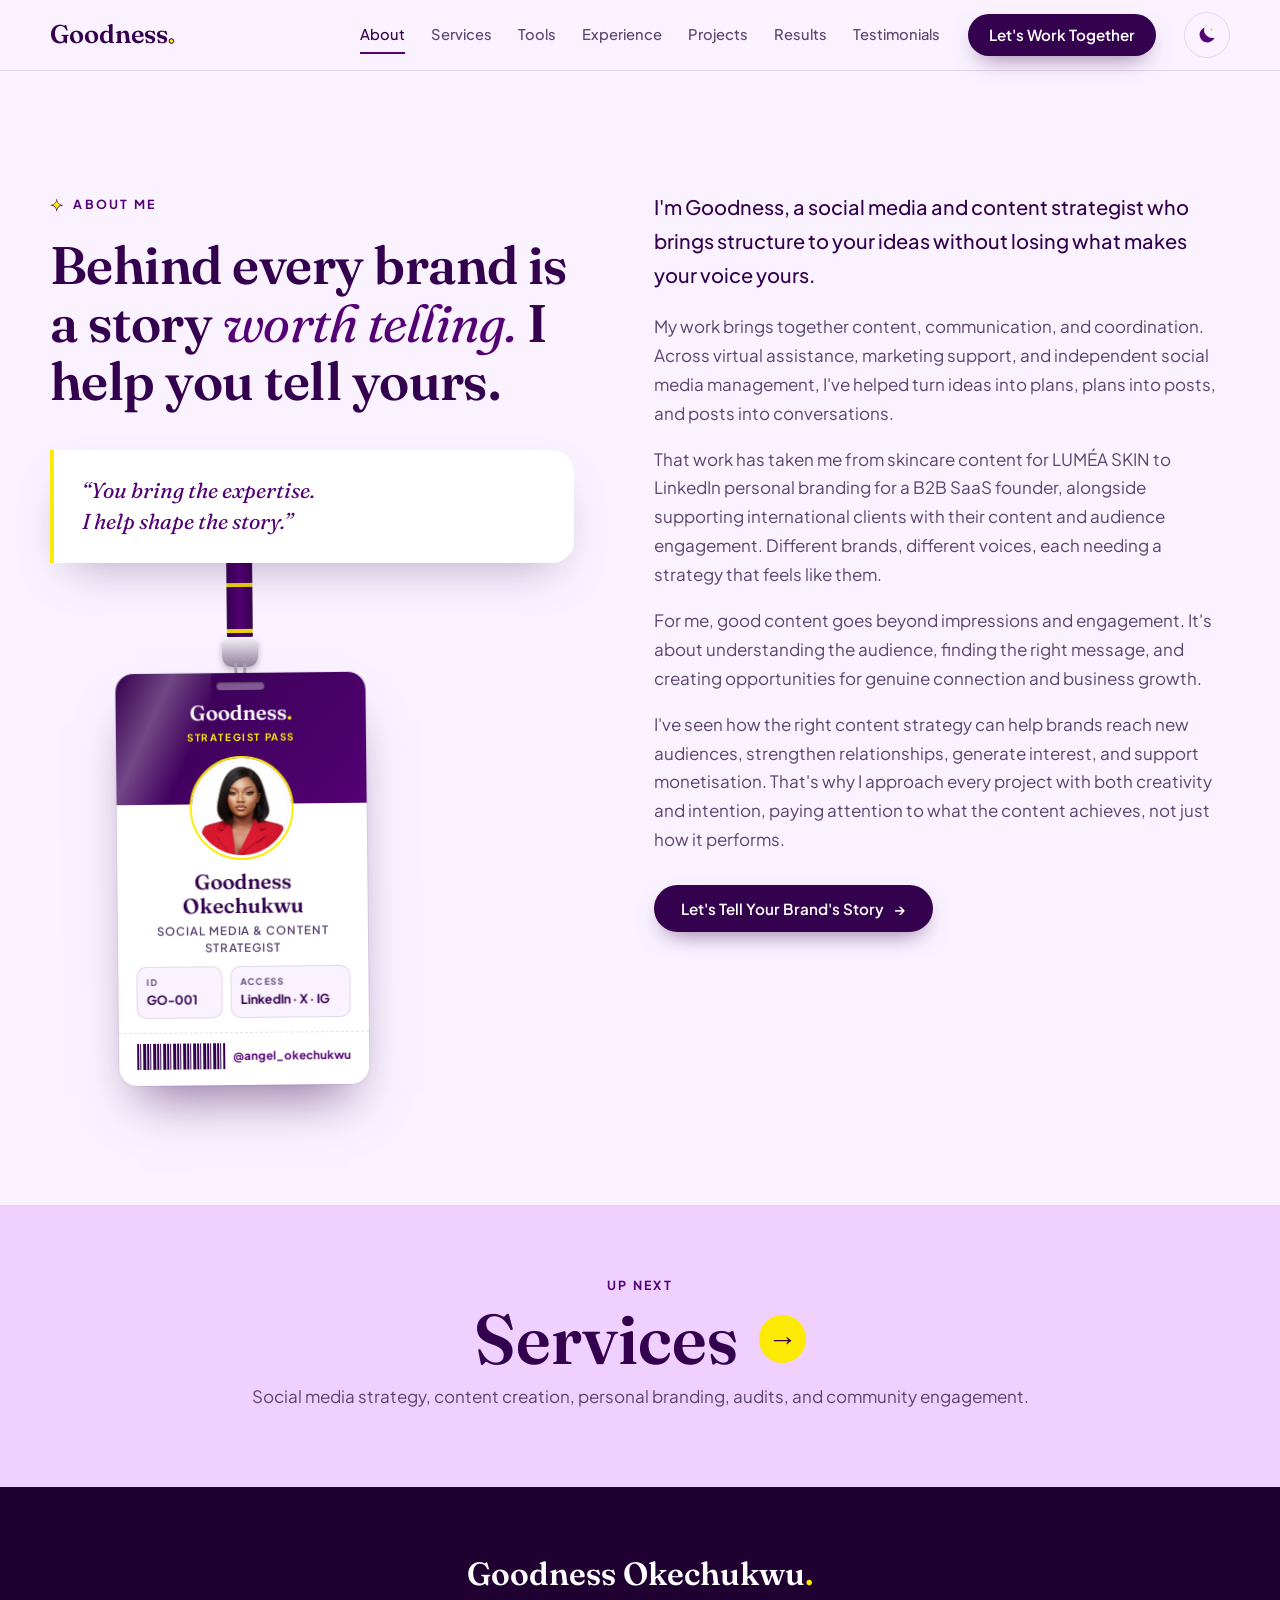
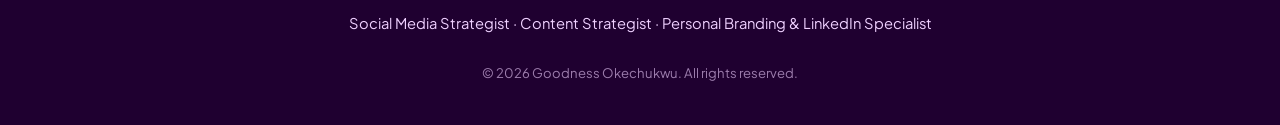
==== commit 1967c1d0: "Final copy corrections: services, previews, pass ID, Life Transition Coach Co-Authored-By: Claude Op" ====
--- a/about.html
+++ b/about.html
@@ -93,7 +93,7 @@
                   <p class="idcard__name">Goodness Okechukwu</p>
                   <p class="idcard__role">Social Media &amp; Content Strategist</p>
                   <dl class="idcard__meta">
-                    <div><dt>ID</dt><dd>GO-2026</dd></div>
+                    <div><dt>ID</dt><dd>GO-001</dd></div>
                     <div><dt>Access</dt><dd>LinkedIn · X · IG</dd></div>
                   </dl>
                 </div>
@@ -141,7 +141,7 @@
         <a class="next-page__link" href="services.html">
           <span class="next-page__eyebrow">Up next</span>
           <span class="next-page__title">Services <span class="next-page__arrow" aria-hidden="true">→</span></span>
-          <span class="next-page__teaser">Strategy, creation, LinkedIn & X, community and insight.</span>
+          <span class="next-page__teaser">Social media strategy, content creation, personal branding, audits, and community engagement.</span>
         </a>
       </div>
     </nav>
--- a/styles.css
+++ b/styles.css
@@ -1466,3 +1466,5 @@
 .mcard__link { align-self: flex-start; margin-top: 2px; }
 /* ID card uses a dedicated headshot, so no zoom is needed */
 .idcard__photo img { object-position: 50% 50%; transform: none; }
+.tool--tiktok .tool__icon { background: #000; }
+.tool--tiktok .tool__icon svg { filter: drop-shadow(1.5px 1.5px 0 #FE2C55) drop-shadow(-1.5px -1.5px 0 #25F4EE); }
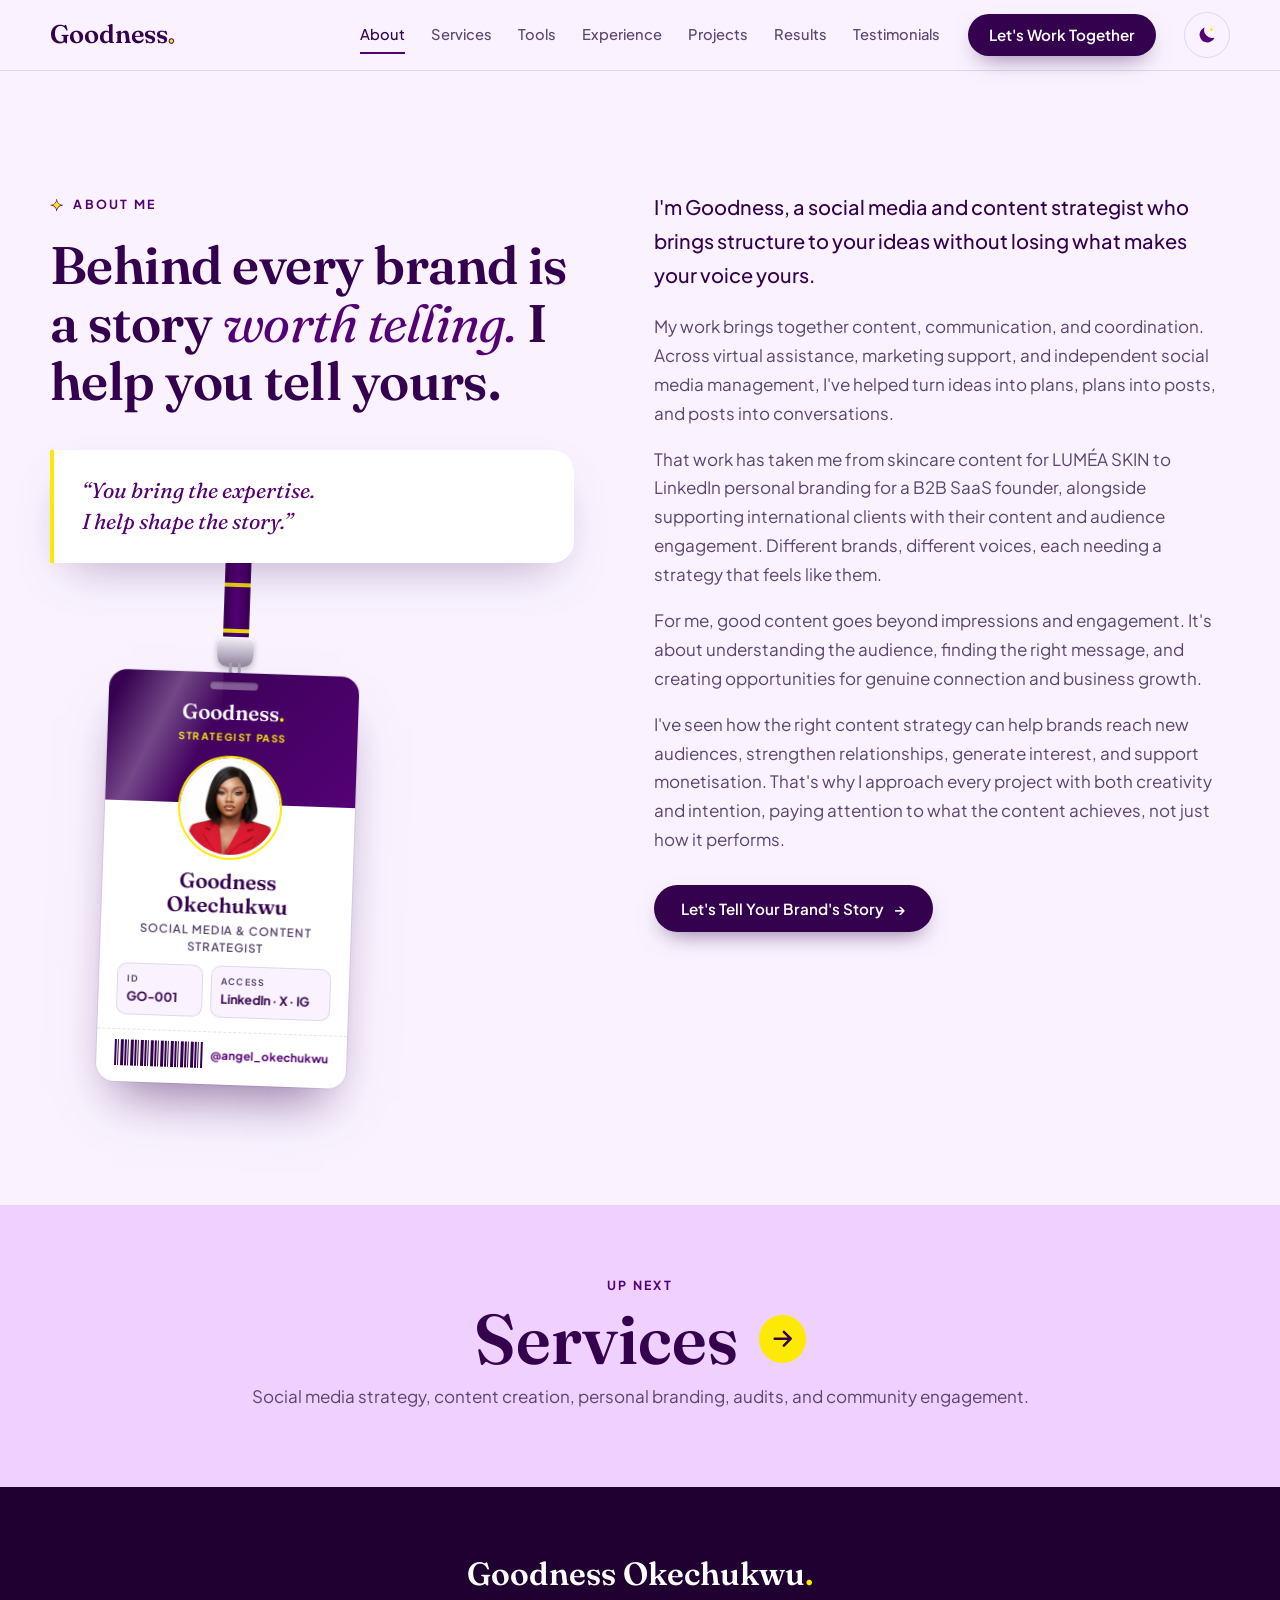
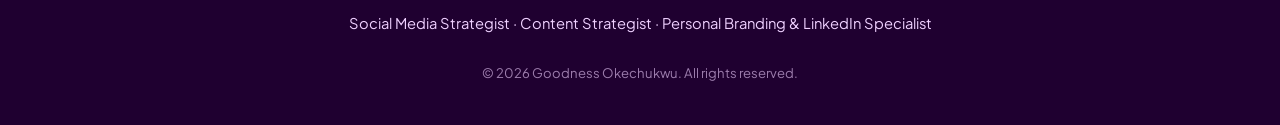
==== commit 359c3c93: "Up next: centre the arrow in its circle Co-Authored-By: Claude Opus 5.5 <noreply@anthropic.com>" ====
--- a/about.html
+++ b/about.html
@@ -140,7 +140,7 @@
       <div class="container">
         <a class="next-page__link" href="services.html">
           <span class="next-page__eyebrow">Up next</span>
-          <span class="next-page__title">Services <span class="next-page__arrow" aria-hidden="true">→</span></span>
+          <span class="next-page__title">Services <span class="next-page__arrow" aria-hidden="true"><svg viewBox="0 0 24 24"><path d="M5 12h13M13 6l6 6-6 6"/></svg></span></span>
           <span class="next-page__teaser">Social media strategy, content creation, personal branding, audits, and community engagement.</span>
         </a>
       </div>
--- a/styles.css
+++ b/styles.css
@@ -1468,3 +1468,5 @@
 .idcard__photo img { object-position: 50% 50%; transform: none; }
 .tool--tiktok .tool__icon { background: #000; }
 .tool--tiktok .tool__icon svg { filter: drop-shadow(1.5px 1.5px 0 #FE2C55) drop-shadow(-1.5px -1.5px 0 #25F4EE); }
+/* "Up next" arrow: drawn as an icon so it sits exactly in the centre of the circle */
+.next-page__arrow svg { width: 58%; height: 58%; fill: none; stroke: currentColor; stroke-width: 2.2; stroke-linecap: round; stroke-linejoin: round; display: block; }
